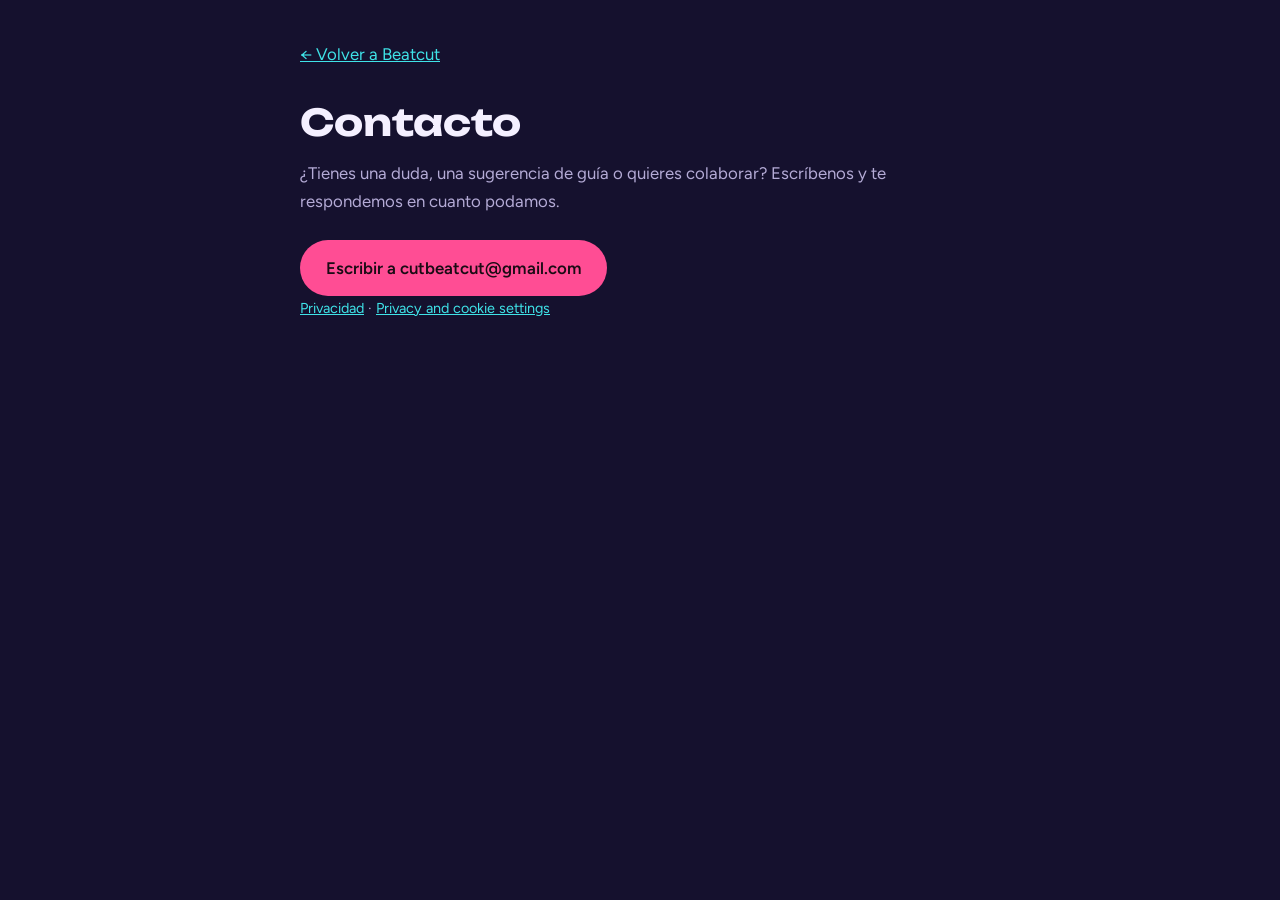
==== contacto.html @ b4e38842 "Add files via upload" ====
<!DOCTYPE html>
<html lang="es">
<head>
<meta charset="utf-8">
<meta name="viewport" content="width=device-width, initial-scale=1">
<title>Contacto · Beatcut</title>
<link rel="preconnect" href="https://fonts.googleapis.com">
<link rel="preconnect" href="https://fonts.gstatic.com" crossorigin>
<link href="https://fonts.googleapis.com/css2?family=Unbounded:wght@600&family=Figtree:wght@400;600&display=swap" rel="stylesheet">
<style>
:root{--bg:#15112e;--ink:#f4f0ff;--mute:#b4abd6;--pink:#ff4d94;--cyan:#3fe3e8;color-scheme:dark}
*{box-sizing:border-box;margin:0}
body{background:var(--bg);color:var(--ink);font:400 1.05rem/1.7 Figtree,system-ui,sans-serif}
a{color:var(--cyan)}
:focus-visible{outline:3px solid var(--cyan);outline-offset:3px}
.wrap{max-width:720px;margin:0 auto;padding:2.5rem 1.25rem 4rem}
nav{margin-bottom:2rem}
h1{font-family:Unbounded,Impact,sans-serif;font-size:clamp(1.6rem,6vw,2.3rem);line-height:1.15;margin-bottom:1rem}
p{color:var(--mute);margin-bottom:1rem}
.btn{display:inline-block;margin-top:.5rem;background:var(--pink);color:#1a0b14;font-weight:600;padding:.85rem 1.6rem;border-radius:999px;text-decoration:none}
.btn:hover{background:#ff6fa8}
</style>
<script async src="https://pagead2.googlesyndication.com/pagead/js/adsbygoogle.js?client=ca-pub-1052385977026732" crossorigin="anonymous"></script>
</head>
<body>
<div class="wrap">
<nav><a href="index.html">← Volver a Beatcut</a></nav>
<h1>Contacto</h1>
<p>¿Tienes una duda, una sugerencia de guía o quieres colaborar? Escríbenos y te respondemos en cuanto podamos.</p>
<a class="btn" href="mailto:cutbeatcut@gmail.com">Escribir a cutbeatcut@gmail.com</a>
<p style="font-size:.9rem"><a href="privacidad.html">Privacidad</a> · <a href="#" onclick="try{googlefc.callbackQueue.push(googlefc.showRevocationMessage)}catch(e){}return false">Privacy and cookie settings</a></p>
</div>
</body>
</html>
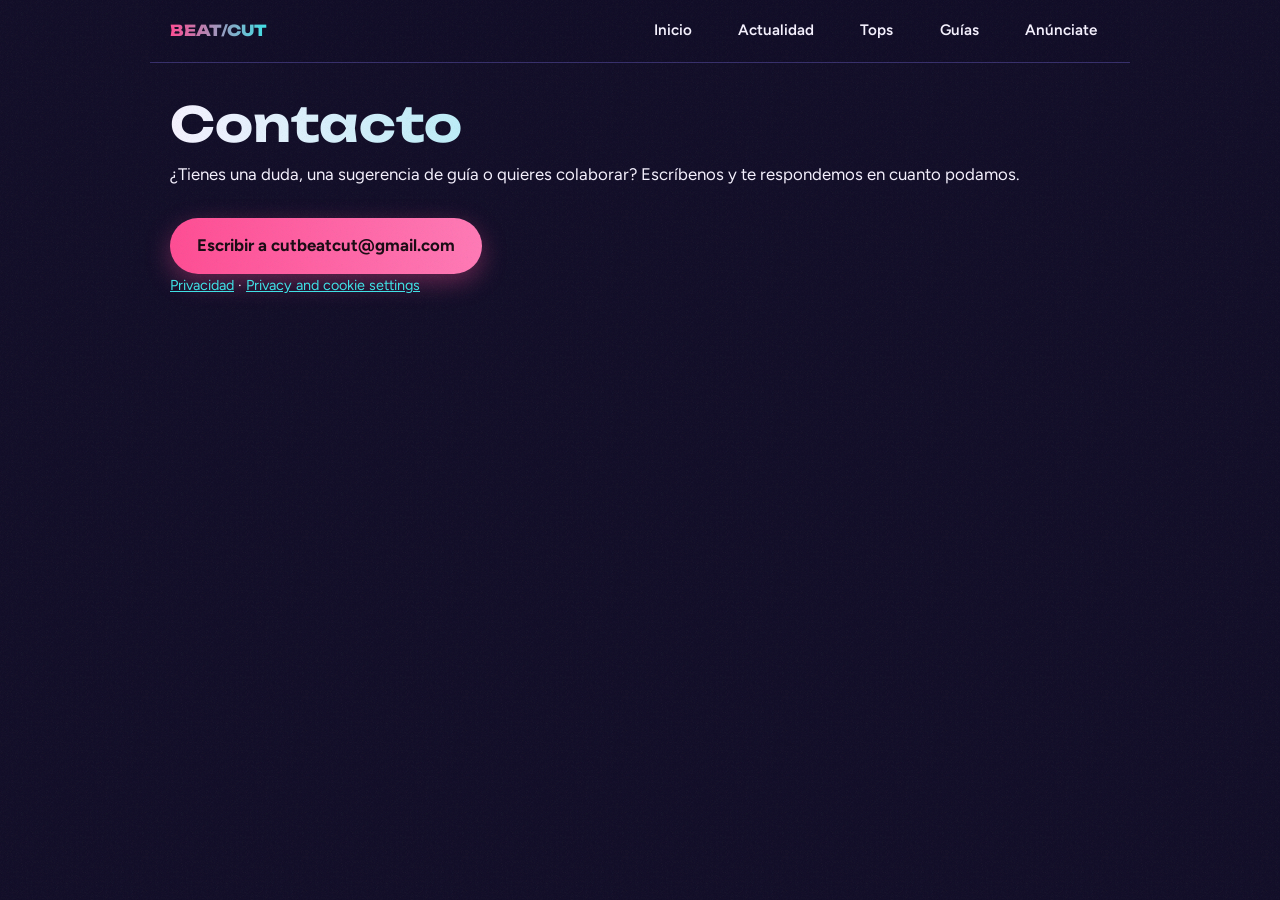
==== commit 3568d12b: "Add files via upload" ====
--- a/contacto.html
+++ b/contacto.html
@@ -7,24 +7,12 @@
 <link rel="preconnect" href="https://fonts.googleapis.com">
 <link rel="preconnect" href="https://fonts.gstatic.com" crossorigin>
 <link href="https://fonts.googleapis.com/css2?family=Unbounded:wght@600&family=Figtree:wght@400;600&display=swap" rel="stylesheet">
-<style>
-:root{--bg:#15112e;--ink:#f4f0ff;--mute:#b4abd6;--pink:#ff4d94;--cyan:#3fe3e8;color-scheme:dark}
-*{box-sizing:border-box;margin:0}
-body{background:var(--bg);color:var(--ink);font:400 1.05rem/1.7 Figtree,system-ui,sans-serif}
-a{color:var(--cyan)}
-:focus-visible{outline:3px solid var(--cyan);outline-offset:3px}
-.wrap{max-width:720px;margin:0 auto;padding:2.5rem 1.25rem 4rem}
-nav{margin-bottom:2rem}
-h1{font-family:Unbounded,Impact,sans-serif;font-size:clamp(1.6rem,6vw,2.3rem);line-height:1.15;margin-bottom:1rem}
-p{color:var(--mute);margin-bottom:1rem}
-.btn{display:inline-block;margin-top:.5rem;background:var(--pink);color:#1a0b14;font-weight:600;padding:.85rem 1.6rem;border-radius:999px;text-decoration:none}
-.btn:hover{background:#ff6fa8}
-</style>
+<link rel="stylesheet" href="style.css">
 <script async src="https://pagead2.googlesyndication.com/pagead/js/adsbygoogle.js?client=ca-pub-1052385977026732" crossorigin="anonymous"></script>
 </head>
 <body>
 <div class="wrap">
-<nav><a href="index.html">← Volver a Beatcut</a></nav>
+<nav class="top" aria-label="Principal"><a href="index.html">Inicio</a><a href="noticias.html">Actualidad</a><a href="tops.html">Tops</a><a href="guias.html">Guías</a><a href="publicidad.html">Anúnciate</a></nav>
 <h1>Contacto</h1>
 <p>¿Tienes una duda, una sugerencia de guía o quieres colaborar? Escríbenos y te respondemos en cuanto podamos.</p>
 <a class="btn" href="mailto:cutbeatcut@gmail.com">Escribir a cutbeatcut@gmail.com</a>
--- a/style.css
+++ b/style.css
@@ -0,0 +1,54 @@
+:root{--bg:#120e28;--bg2:#1c1640;--ink:#f6f2ff;--mute:#b9b0dc;--pink:#ff4d94;--cyan:#3fe3e8;--line:#372f6b;color-scheme:dark}
+*{box-sizing:border-box;margin:0}
+html{scroll-behavior:smooth}
+body{background:var(--bg);color:var(--ink);font:400 1.05rem/1.65 Figtree,system-ui,sans-serif;min-height:100vh}
+body::after{content:"";position:fixed;inset:0;pointer-events:none;opacity:.07;z-index:50;background:url("data:image/svg+xml,%3Csvg xmlns='http://www.w3.org/2000/svg' width='160' height='160'%3E%3Cfilter id='n'%3E%3CfeTurbulence baseFrequency='.8' numOctaves='2'/%3E%3C/filter%3E%3Crect width='160' height='160' filter='url(%23n)'/%3E%3C/svg%3E")}
+a{color:var(--cyan)}:focus-visible{outline:3px solid var(--cyan);outline-offset:3px}
+.wrap{max-width:980px;margin:0 auto;padding:0 1.25rem}
+h1,h2,h3{font-family:Unbounded,Impact,sans-serif;line-height:1.12}
+h1{font-size:clamp(1.9rem,6vw,3rem);margin:2.2rem 0 .6rem;background:linear-gradient(90deg,var(--ink),var(--cyan));-webkit-background-clip:text;background-clip:text;color:transparent}
+h2{font-size:clamp(1.3rem,3.6vw,1.8rem);margin:3rem 0 1.2rem;display:flex;align-items:center;gap:1rem}
+h2::after{content:"";flex:1;height:2px;background:linear-gradient(90deg,var(--pink),transparent)}
+h3{font-size:1.05rem;margin-bottom:.35rem}
+.lead,.date{color:var(--mute)}.date{font-size:.85rem;margin-bottom:1rem}
+/* Menú fijo */
+nav.top{position:sticky;top:0;z-index:20;display:flex;align-items:center;gap:.3rem 1.3rem;padding:.8rem max(1.25rem,calc((100% - 980px)/2));background:rgba(18,14,40,.82);backdrop-filter:blur(10px);border-bottom:1px solid var(--line);overflow-x:auto;white-space:nowrap}
+.wrap>nav.top{margin:0 -1.25rem;padding:.8rem 1.25rem}
+nav.top::before{content:"BEAT/CUT";font:800 .95rem Unbounded,sans-serif;margin-right:auto;background:linear-gradient(90deg,var(--pink),var(--cyan));-webkit-background-clip:text;background-clip:text;color:transparent}
+nav.top a{color:var(--ink);text-decoration:none;font-weight:600;font-size:.95rem;padding:.35rem .8rem;border-radius:999px}
+nav.top a:hover,nav.top a[aria-current]{background:var(--bg2);color:var(--cyan)}
+/* Portada */
+.hero{position:relative;overflow:hidden;padding:5rem 0 3.5rem;background:linear-gradient(180deg,rgba(18,14,40,.5),var(--bg)),url(img/hero.jpg) center/cover,radial-gradient(60% 90% at 85% 0%,rgba(255,77,148,.38),transparent),radial-gradient(55% 80% at 0% 100%,rgba(63,227,232,.28),transparent),var(--bg2)}
+.hero h1{font-size:clamp(2.3rem,8vw,4.8rem);font-weight:800;max-width:13ch;margin:0}
+.hero p{color:var(--mute);max-width:52ch;margin-top:1.1rem;font-size:1.15rem}
+.wave{display:flex;align-items:center;gap:4px;height:90px;margin-top:2.2rem}
+.wave i{flex:1;background:linear-gradient(var(--pink),var(--cyan));border-radius:3px;height:20%;animation:beat 1.1s ease-in-out infinite;animation-delay:calc(var(--i)*-.07s)}
+@keyframes beat{0%,100%{height:15%}30%{height:100%}60%{height:40%}}
+.cta,.btn{display:inline-block;margin-top:1.8rem;background:linear-gradient(90deg,var(--pink),#ff7ab6);color:#1a0b14;font-weight:700;padding:.9rem 1.7rem;border-radius:999px;text-decoration:none;box-shadow:0 8px 24px rgba(255,77,148,.35);transition:transform .2s}
+.cta:hover{transform:translateY(-2px)}
+section{padding:1rem 0}
+/* Selector de look */
+.chips{display:flex;flex-wrap:wrap;gap:.6rem;margin-bottom:1.3rem}
+.chips button{font:inherit;color:var(--ink);background:transparent;border:2px solid var(--line);padding:.5rem 1.2rem;border-radius:999px;cursor:pointer;transition:.2s}
+.chips button:hover{border-color:var(--cyan)}
+.chips button[aria-pressed="true"]{background:var(--cyan);border-color:var(--cyan);color:#07272a;font-weight:700}
+.look{background:var(--bg2);border:1px solid var(--line);border-left:6px solid var(--pink);padding:1.4rem 1.6rem;border-radius:0 16px 16px 0}
+.look ul{padding-left:1.1rem;color:var(--mute)}.look li{margin:.3rem 0}
+/* Guías y tarjetas */
+.guides{display:grid;gap:1.2rem}
+.guides article{background:var(--bg2);border:1px solid var(--line);border-radius:16px;padding:1.2rem 1.4rem}
+.guides p{color:var(--mute)}
+@media(min-width:720px){.guides{grid-template-columns:1.4fr 1fr}.guides article:first-child{grid-row:span 2}}
+.card{position:relative;background:var(--bg2);border:1px solid var(--line);border-radius:16px;overflow:hidden;margin:0 0 1rem;padding:1.1rem 1.4rem 1.1rem 190px;min-height:130px;transition:transform .2s,border-color .2s}
+.card:hover{transform:translateY(-3px);border-color:var(--pink)}
+.card::before{content:"";position:absolute;inset:0 auto 0 0;width:160px;background:var(--img,none) center/cover,linear-gradient(135deg,hsl(var(--h,320) 85% 52%),hsl(calc(var(--h,320) + 70) 85% 42%))}
+.card:nth-of-type(3n+2){--h:190}.card:nth-of-type(3n){--h:265}
+.card p{color:var(--mute)}.src{font-size:.85rem}
+@media(max-width:600px){.card{padding:0}.card::before{position:static;display:block;width:auto;height:110px}.card>*{margin:1rem 1.2rem}}
+table{width:100%;border-collapse:collapse;background:var(--bg2);border-radius:14px;overflow:hidden}
+th,td{text-align:left;padding:.7rem 1rem;border-bottom:1px solid var(--line)}th{color:var(--cyan);font-weight:600}
+.sponsor{display:block;border:1px dashed var(--pink);border-radius:14px;padding:1rem;text-align:center;color:var(--mute);text-decoration:none;margin:2rem 0}
+.sponsor:hover{background:var(--bg2)}
+.ad{display:none!important}/* ANUNCIOS OCULTOS: borra esta línea tras la aprobación de AdSense */
+footer{border-top:1px solid var(--line);margin-top:4rem;padding:2rem 0;color:var(--mute);font-size:.9rem}
+@media(prefers-reduced-motion:reduce){*{animation:none!important;transition:none!important}.wave i{height:calc(20% + var(--i)*2%)}}
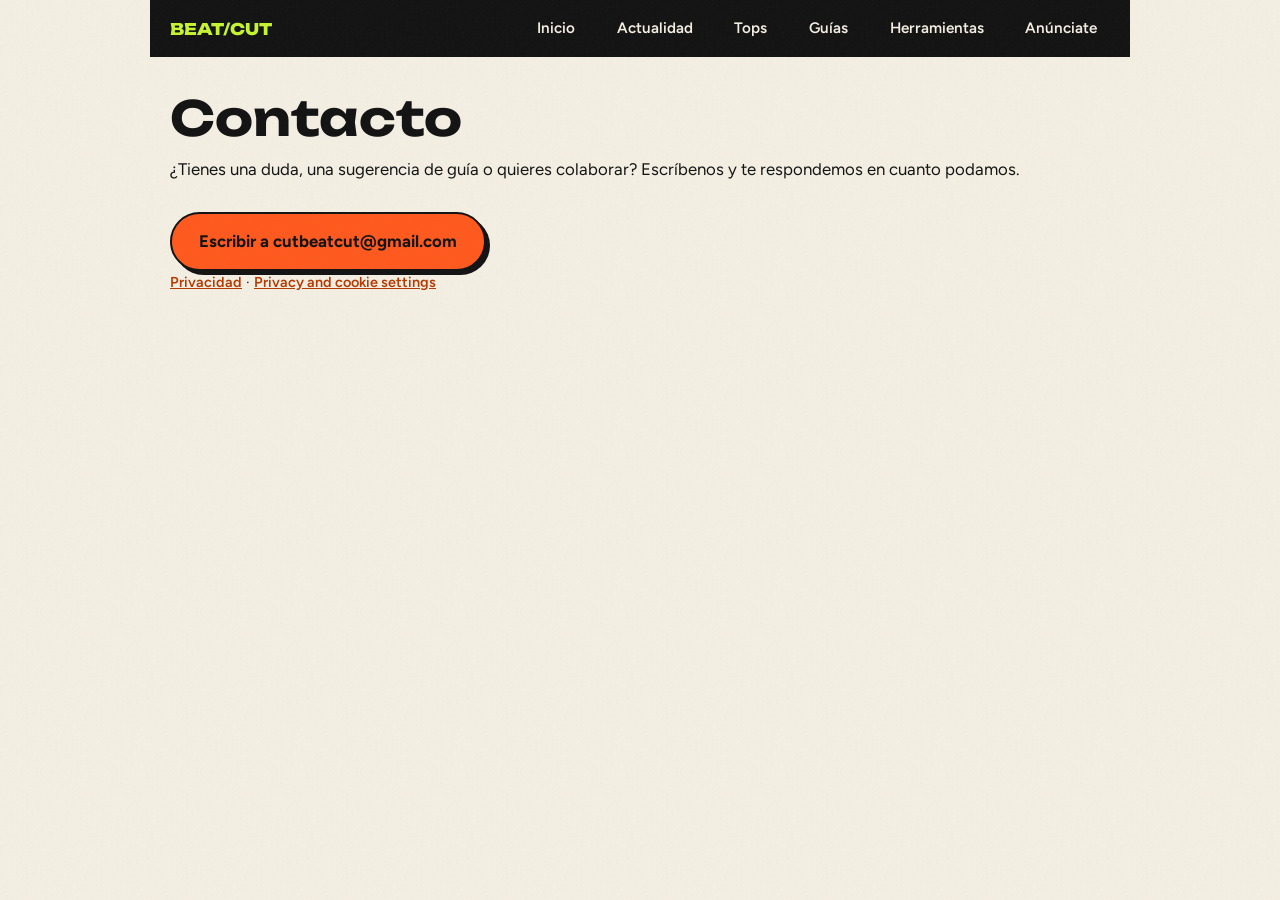
==== commit 073ce173: "Add files via upload" ====
--- a/contacto.html
+++ b/contacto.html
@@ -12,7 +12,7 @@
 </head>
 <body>
 <div class="wrap">
-<nav class="top" aria-label="Principal"><a href="index.html">Inicio</a><a href="noticias.html">Actualidad</a><a href="tops.html">Tops</a><a href="guias.html">Guías</a><a href="publicidad.html">Anúnciate</a></nav>
+<nav class="top" aria-label="Principal"><a href="index.html">Inicio</a><a href="noticias.html">Actualidad</a><a href="tops.html">Tops</a><a href="guias.html">Guías</a><a href="herramientas.html">Herramientas</a><a href="publicidad.html">Anúnciate</a></nav>
 <h1>Contacto</h1>
 <p>¿Tienes una duda, una sugerencia de guía o quieres colaborar? Escríbenos y te respondemos en cuanto podamos.</p>
 <a class="btn" href="mailto:cutbeatcut@gmail.com">Escribir a cutbeatcut@gmail.com</a>
--- a/style.css
+++ b/style.css
@@ -1,54 +1,51 @@
-:root{--bg:#120e28;--bg2:#1c1640;--ink:#f6f2ff;--mute:#b9b0dc;--pink:#ff4d94;--cyan:#3fe3e8;--line:#372f6b;color-scheme:dark}
+:root{--bg:#f4efe3;--card:#fffdf6;--ink:#141414;--mute:#4f4a3f;--lime:#c6f432;--org:#ff5a1f;--sky:#8fd3ff;color-scheme:light}
 *{box-sizing:border-box;margin:0}
 html{scroll-behavior:smooth}
 body{background:var(--bg);color:var(--ink);font:400 1.05rem/1.65 Figtree,system-ui,sans-serif;min-height:100vh}
-body::after{content:"";position:fixed;inset:0;pointer-events:none;opacity:.07;z-index:50;background:url("data:image/svg+xml,%3Csvg xmlns='http://www.w3.org/2000/svg' width='160' height='160'%3E%3Cfilter id='n'%3E%3CfeTurbulence baseFrequency='.8' numOctaves='2'/%3E%3C/filter%3E%3Crect width='160' height='160' filter='url(%23n)'/%3E%3C/svg%3E")}
-a{color:var(--cyan)}:focus-visible{outline:3px solid var(--cyan);outline-offset:3px}
+body::after{content:"";position:fixed;inset:0;pointer-events:none;opacity:.05;z-index:50;background:url("data:image/svg+xml,%3Csvg xmlns='http://www.w3.org/2000/svg' width='160' height='160'%3E%3Cfilter id='n'%3E%3CfeTurbulence baseFrequency='.8' numOctaves='2'/%3E%3C/filter%3E%3Crect width='160' height='160' filter='url(%23n)'/%3E%3C/svg%3E")}
+a{color:#b53a00;font-weight:600}:focus-visible{outline:3px solid var(--org);outline-offset:3px}
 .wrap{max-width:980px;margin:0 auto;padding:0 1.25rem}
 h1,h2,h3{font-family:Unbounded,Impact,sans-serif;line-height:1.12}
-h1{font-size:clamp(1.9rem,6vw,3rem);margin:2.2rem 0 .6rem;background:linear-gradient(90deg,var(--ink),var(--cyan));-webkit-background-clip:text;background-clip:text;color:transparent}
-h2{font-size:clamp(1.3rem,3.6vw,1.8rem);margin:3rem 0 1.2rem;display:flex;align-items:center;gap:1rem}
-h2::after{content:"";flex:1;height:2px;background:linear-gradient(90deg,var(--pink),transparent)}
+h1{font-size:clamp(1.9rem,6vw,3rem);margin:2.2rem 0 .6rem}
+h2{display:inline-block;font-size:clamp(1.1rem,3.2vw,1.5rem);margin:3rem 0 1.3rem;background:var(--lime);padding:.25em .65em;border:2px solid var(--ink);box-shadow:5px 5px 0 var(--ink)}
 h3{font-size:1.05rem;margin-bottom:.35rem}
-.lead,.date{color:var(--mute)}.date{font-size:.85rem;margin-bottom:1rem}
-/* Menú fijo */
-nav.top{position:sticky;top:0;z-index:20;display:flex;align-items:center;gap:.3rem 1.3rem;padding:.8rem max(1.25rem,calc((100% - 980px)/2));background:rgba(18,14,40,.82);backdrop-filter:blur(10px);border-bottom:1px solid var(--line);overflow-x:auto;white-space:nowrap}
-.wrap>nav.top{margin:0 -1.25rem;padding:.8rem 1.25rem}
-nav.top::before{content:"BEAT/CUT";font:800 .95rem Unbounded,sans-serif;margin-right:auto;background:linear-gradient(90deg,var(--pink),var(--cyan));-webkit-background-clip:text;background-clip:text;color:transparent}
-nav.top a{color:var(--ink);text-decoration:none;font-weight:600;font-size:.95rem;padding:.35rem .8rem;border-radius:999px}
-nav.top a:hover,nav.top a[aria-current]{background:var(--bg2);color:var(--cyan)}
-/* Portada */
-.hero{position:relative;overflow:hidden;padding:5rem 0 3.5rem;background:linear-gradient(180deg,rgba(18,14,40,.5),var(--bg)),url(img/hero.jpg) center/cover,radial-gradient(60% 90% at 85% 0%,rgba(255,77,148,.38),transparent),radial-gradient(55% 80% at 0% 100%,rgba(63,227,232,.28),transparent),var(--bg2)}
-.hero h1{font-size:clamp(2.3rem,8vw,4.8rem);font-weight:800;max-width:13ch;margin:0}
-.hero p{color:var(--mute);max-width:52ch;margin-top:1.1rem;font-size:1.15rem}
-.wave{display:flex;align-items:center;gap:4px;height:90px;margin-top:2.2rem}
-.wave i{flex:1;background:linear-gradient(var(--pink),var(--cyan));border-radius:3px;height:20%;animation:beat 1.1s ease-in-out infinite;animation-delay:calc(var(--i)*-.07s)}
+.lead,.date,.card p,.look ul,.guides p{color:var(--mute)}.date{font-size:.85rem;margin-bottom:1rem}
+nav.top{position:sticky;top:0;z-index:20;display:flex;align-items:center;gap:.3rem 1rem;padding:.7rem max(1.25rem,calc((100% - 980px)/2));background:var(--ink);overflow-x:auto;white-space:nowrap}
+.wrap>nav.top{margin:0 -1.25rem;padding:.7rem 1.25rem}
+nav.top::before{content:"BEAT/CUT";font:800 1rem Unbounded,sans-serif;margin-right:auto;color:var(--lime)}
+nav.top a{color:var(--bg);text-decoration:none;font-weight:600;font-size:.95rem;padding:.3rem .8rem;border-radius:999px}
+nav.top a:hover,nav.top a[aria-current]{background:var(--lime);color:var(--ink)}
+.hero{overflow:hidden;padding:5rem 0 3.5rem;border-bottom:3px solid var(--ink);background:linear-gradient(rgba(198,244,50,.82),rgba(198,244,50,.82)),url(img/hero.jpg) center/cover,var(--lime)}
+.hero h1{font-size:clamp(2.4rem,8.5vw,5rem);font-weight:800;max-width:12ch;margin:0}
+.hero p{max-width:52ch;margin-top:1.1rem;font-size:1.15rem;color:var(--ink)}
+.wave{display:flex;align-items:flex-end;gap:4px;height:90px;margin-top:2.2rem}
+.wave i{flex:1;background:var(--ink);border-radius:2px;height:20%;animation:beat 1.1s ease-in-out infinite;animation-delay:calc(var(--i)*-.07s)}
+.wave i:nth-child(5n){background:var(--org)}
 @keyframes beat{0%,100%{height:15%}30%{height:100%}60%{height:40%}}
-.cta,.btn{display:inline-block;margin-top:1.8rem;background:linear-gradient(90deg,var(--pink),#ff7ab6);color:#1a0b14;font-weight:700;padding:.9rem 1.7rem;border-radius:999px;text-decoration:none;box-shadow:0 8px 24px rgba(255,77,148,.35);transition:transform .2s}
-.cta:hover{transform:translateY(-2px)}
-section{padding:1rem 0}
-/* Selector de look */
+.cta,.btn{display:inline-block;margin-top:1.8rem;background:var(--org);color:var(--ink);font-weight:700;padding:.85rem 1.7rem;border:2px solid var(--ink);border-radius:999px;text-decoration:none;box-shadow:4px 4px 0 var(--ink);transition:transform .15s,box-shadow .15s}
+.cta:hover,.btn:hover{transform:translate(-2px,-2px);box-shadow:6px 6px 0 var(--ink)}
+section{padding:.5rem 0}
 .chips{display:flex;flex-wrap:wrap;gap:.6rem;margin-bottom:1.3rem}
-.chips button{font:inherit;color:var(--ink);background:transparent;border:2px solid var(--line);padding:.5rem 1.2rem;border-radius:999px;cursor:pointer;transition:.2s}
-.chips button:hover{border-color:var(--cyan)}
-.chips button[aria-pressed="true"]{background:var(--cyan);border-color:var(--cyan);color:#07272a;font-weight:700}
-.look{background:var(--bg2);border:1px solid var(--line);border-left:6px solid var(--pink);padding:1.4rem 1.6rem;border-radius:0 16px 16px 0}
-.look ul{padding-left:1.1rem;color:var(--mute)}.look li{margin:.3rem 0}
-/* Guías y tarjetas */
-.guides{display:grid;gap:1.2rem}
-.guides article{background:var(--bg2);border:1px solid var(--line);border-radius:16px;padding:1.2rem 1.4rem}
-.guides p{color:var(--mute)}
+.chips button,.tool button{font:inherit;font-weight:600;color:var(--ink);background:var(--card);border:2px solid var(--ink);padding:.5rem 1.2rem;border-radius:999px;cursor:pointer;box-shadow:3px 3px 0 var(--ink)}
+.chips button[aria-pressed="true"]{background:var(--ink);color:var(--lime)}
+.look,.guides article,.card,.tool{background:var(--card);border:2px solid var(--ink);border-radius:14px;box-shadow:6px 6px 0 var(--ink)}
+.look{padding:1.4rem 1.6rem}.look ul{padding-left:1.1rem}.look li{margin:.3rem 0}
+.guides{display:grid;gap:1.4rem}.guides article{padding:1.2rem 1.4rem}
 @media(min-width:720px){.guides{grid-template-columns:1.4fr 1fr}.guides article:first-child{grid-row:span 2}}
-.card{position:relative;background:var(--bg2);border:1px solid var(--line);border-radius:16px;overflow:hidden;margin:0 0 1rem;padding:1.1rem 1.4rem 1.1rem 190px;min-height:130px;transition:transform .2s,border-color .2s}
-.card:hover{transform:translateY(-3px);border-color:var(--pink)}
-.card::before{content:"";position:absolute;inset:0 auto 0 0;width:160px;background:var(--img,none) center/cover,linear-gradient(135deg,hsl(var(--h,320) 85% 52%),hsl(calc(var(--h,320) + 70) 85% 42%))}
-.card:nth-of-type(3n+2){--h:190}.card:nth-of-type(3n){--h:265}
-.card p{color:var(--mute)}.src{font-size:.85rem}
-@media(max-width:600px){.card{padding:0}.card::before{position:static;display:block;width:auto;height:110px}.card>*{margin:1rem 1.2rem}}
-table{width:100%;border-collapse:collapse;background:var(--bg2);border-radius:14px;overflow:hidden}
-th,td{text-align:left;padding:.7rem 1rem;border-bottom:1px solid var(--line)}th{color:var(--cyan);font-weight:600}
-.sponsor{display:block;border:1px dashed var(--pink);border-radius:14px;padding:1rem;text-align:center;color:var(--mute);text-decoration:none;margin:2rem 0}
-.sponsor:hover{background:var(--bg2)}
+.card{position:relative;overflow:hidden;margin:0 6px 1.4rem 0;padding:1.1rem 1.4rem 1.1rem 190px;min-height:130px;transition:transform .15s,box-shadow .15s}
+.card:hover{transform:translate(-2px,-2px);box-shadow:8px 8px 0 var(--ink)}
+.card::before{content:"";position:absolute;inset:0 auto 0 0;width:160px;border-right:2px solid var(--ink);background:var(--img,none) center/cover,radial-gradient(circle at 30% 30%,rgba(255,255,255,.55) 0 18%,transparent 19%),var(--c,var(--lime))}
+.card:nth-of-type(3n+2){--c:var(--org)}.card:nth-of-type(3n){--c:var(--sky)}
+.src{font-size:.85rem}
+@media(max-width:600px){.card{padding:0}.card::before{position:static;display:block;width:auto;height:110px;border:0;border-bottom:2px solid var(--ink)}.card>*{margin:1rem 1.2rem}}
+table{width:100%;border-collapse:collapse;background:var(--card);border:2px solid var(--ink)}
+th,td{text-align:left;padding:.65rem 1rem;border-bottom:2px solid var(--ink)}th{background:var(--lime)}
+.tool{padding:1.4rem 1.6rem;margin-bottom:1.4rem}
+.tool label{display:inline-block;margin:0 1rem .8rem 0;font-weight:600}
+.tool input,.tool select{font:inherit;padding:.4rem .6rem;border:2px solid var(--ink);border-radius:8px;background:#fff;width:6.5rem}
+.tool .out{margin-top:.8rem;font-weight:600}
+.sponsor{display:block;border:2px dashed var(--ink);border-radius:14px;padding:1rem;text-align:center;color:var(--mute);text-decoration:none;margin:2rem 0}
+.sponsor:hover{background:var(--lime)}
 .ad{display:none!important}/* ANUNCIOS OCULTOS: borra esta línea tras la aprobación de AdSense */
-footer{border-top:1px solid var(--line);margin-top:4rem;padding:2rem 0;color:var(--mute);font-size:.9rem}
+footer{border-top:3px solid var(--ink);margin-top:4rem;padding:2rem 0;color:var(--mute);font-size:.9rem}
 @media(prefers-reduced-motion:reduce){*{animation:none!important;transition:none!important}.wave i{height:calc(20% + var(--i)*2%)}}
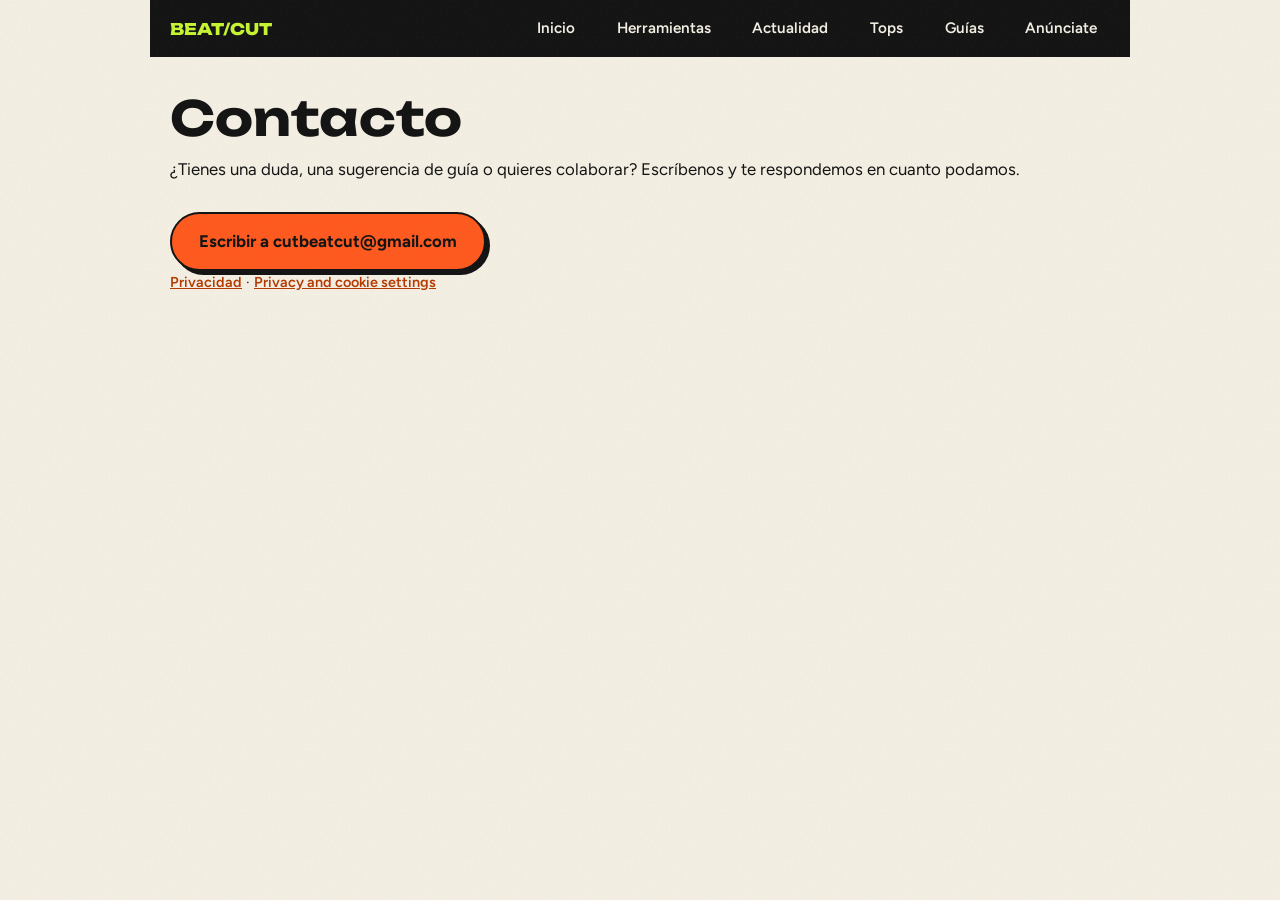
==== commit 5ff0416b: "Add files via upload" ====
--- a/contacto.html
+++ b/contacto.html
@@ -12,7 +12,7 @@
 </head>
 <body>
 <div class="wrap">
-<nav class="top" aria-label="Principal"><a href="index.html">Inicio</a><a href="noticias.html">Actualidad</a><a href="tops.html">Tops</a><a href="guias.html">Guías</a><a href="herramientas.html">Herramientas</a><a href="publicidad.html">Anúnciate</a></nav>
+<nav class="top" aria-label="Principal"><a href="index.html">Inicio</a><a href="herramientas.html">Herramientas</a><a href="noticias.html">Actualidad</a><a href="tops.html">Tops</a><a href="guias.html">Guías</a><a href="publicidad.html">Anúnciate</a></nav>
 <h1>Contacto</h1>
 <p>¿Tienes una duda, una sugerencia de guía o quieres colaborar? Escríbenos y te respondemos en cuanto podamos.</p>
 <a class="btn" href="mailto:cutbeatcut@gmail.com">Escribir a cutbeatcut@gmail.com</a>
--- a/style.css
+++ b/style.css
@@ -49,3 +49,14 @@
 .ad{display:none!important}/* ANUNCIOS OCULTOS: borra esta línea tras la aprobación de AdSense */
 footer{border-top:3px solid var(--ink);margin-top:4rem;padding:2rem 0;color:var(--mute);font-size:.9rem}
 @media(prefers-reduced-motion:reduce){*{animation:none!important;transition:none!important}.wave i{height:calc(20% + var(--i)*2%)}}
+.tool{overflow-x:auto}.tool table{min-width:520px;margin-top:.8rem}
+.c-ok,.c-mid,.c-no{display:inline-block;padding:.1rem .7rem;border:2px solid var(--ink);border-radius:999px;font-size:.85rem;font-weight:600}.c-ok{background:var(--lime)}.c-mid{background:var(--sky)}.c-no{background:#ffb4a0}
+
+/* Portal: tarjetas de sección */
+.tiles{display:grid;gap:1.4rem;grid-template-columns:repeat(auto-fit,minmax(240px,1fr));margin:0 6px 1rem 0}
+.tile{display:block;background:var(--card);border:2px solid var(--ink);border-top:10px solid var(--lime);border-radius:14px;box-shadow:6px 6px 0 var(--ink);padding:1.1rem 1.3rem;color:var(--ink);text-decoration:none;font-weight:400;transition:transform .15s,box-shadow .15s}
+.tile:hover{transform:translate(-2px,-2px);box-shadow:8px 8px 0 var(--ink)}
+.tile:nth-child(3n+2){border-top-color:var(--org)}.tile:nth-child(3n){border-top-color:var(--sky)}
+.tile h3{margin-bottom:.4rem}.tile p{color:var(--mute)}.tile b{display:inline-block;margin-top:.6rem;color:#b53a00}
+.cta.alt{background:var(--card);margin-left:.6rem}
+.kicker{font:600 .8rem Figtree,sans-serif;letter-spacing:.12em;text-transform:uppercase;margin-bottom:.8rem}
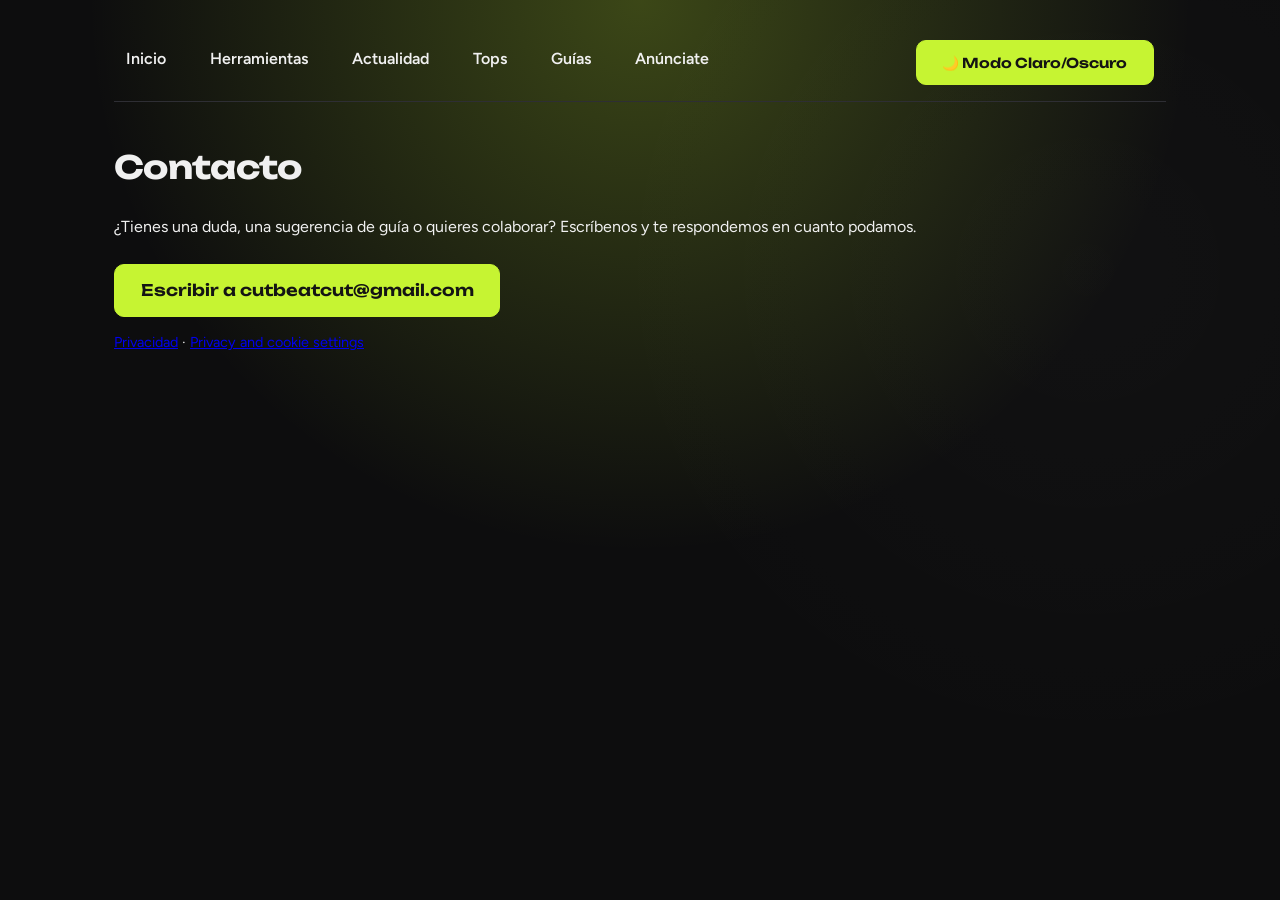
==== commit 7568ba53: "Implement theme toggle feature in contacto.html Added a theme toggle button and functionality to swi" ====
--- a/contacto.html
+++ b/contacto.html
@@ -12,11 +12,24 @@
 </head>
 <body>
 <div class="wrap">
-<nav class="top" aria-label="Principal"><a href="index.html">Inicio</a><a href="herramientas.html">Herramientas</a><a href="noticias.html">Actualidad</a><a href="tops.html">Tops</a><a href="guias.html">Guías</a><a href="publicidad.html">Anúnciate</a></nav>
+<nav class="top" aria-label="Principal"><a href="index.html">Inicio</a><a href="herramientas.html">Herramientas</a><a href="noticias.html">Actualidad</a><a href="tops.html">Tops</a><a href="guias.html">Guías</a><a href="publicidad.html">Anúnciate</a><button class="theme-toggle" onclick="toggleTheme()" type="button">🌙 Modo Claro/Oscuro</button></nav>
 <h1>Contacto</h1>
 <p>¿Tienes una duda, una sugerencia de guía o quieres colaborar? Escríbenos y te respondemos en cuanto podamos.</p>
 <a class="btn" href="mailto:cutbeatcut@gmail.com">Escribir a cutbeatcut@gmail.com</a>
 <p style="font-size:.9rem"><a href="privacidad.html">Privacidad</a> · <a href="#" onclick="try{googlefc.callbackQueue.push(googlefc.showRevocationMessage)}catch(e){}return false">Privacy and cookie settings</a></p>
 </div>
+<script>
+function toggleTheme() {
+  let theme = document.documentElement.getAttribute('data-theme');
+  if(theme === 'light') {
+    document.documentElement.removeAttribute('data-theme');
+    localStorage.setItem('theme', 'dark');
+  } else {
+    document.documentElement.setAttribute('data-theme', 'light');
+    localStorage.setItem('theme', 'light');
+  }
+}
+if(localStorage.getItem('theme') === 'light') document.documentElement.setAttribute('data-theme', 'light');
+</script>
 </body>
 </html>
--- a/style.css
+++ b/style.css
@@ -1,62 +1,386 @@
-:root{--bg:#f4efe3;--card:#fffdf6;--ink:#141414;--mute:#4f4a3f;--lime:#c6f432;--org:#ff5a1f;--sky:#8fd3ff;color-scheme:light}
-*{box-sizing:border-box;margin:0}
-html{scroll-behavior:smooth}
-body{background:var(--bg);color:var(--ink);font:400 1.05rem/1.65 Figtree,system-ui,sans-serif;min-height:100vh}
-body::after{content:"";position:fixed;inset:0;pointer-events:none;opacity:.05;z-index:50;background:url("data:image/svg+xml,%3Csvg xmlns='http://www.w3.org/2000/svg' width='160' height='160'%3E%3Cfilter id='n'%3E%3CfeTurbulence baseFrequency='.8' numOctaves='2'/%3E%3C/filter%3E%3Crect width='160' height='160' filter='url(%23n)'/%3E%3C/svg%3E")}
-a{color:#b53a00;font-weight:600}:focus-visible{outline:3px solid var(--org);outline-offset:3px}
-.wrap{max-width:980px;margin:0 auto;padding:0 1.25rem}
-h1,h2,h3{font-family:Unbounded,Impact,sans-serif;line-height:1.12}
-h1{font-size:clamp(1.9rem,6vw,3rem);margin:2.2rem 0 .6rem}
-h2{display:inline-block;font-size:clamp(1.1rem,3.2vw,1.5rem);margin:3rem 0 1.3rem;background:var(--lime);padding:.25em .65em;border:2px solid var(--ink);box-shadow:5px 5px 0 var(--ink)}
-h3{font-size:1.05rem;margin-bottom:.35rem}
-.lead,.date,.card p,.look ul,.guides p{color:var(--mute)}.date{font-size:.85rem;margin-bottom:1rem}
-nav.top{position:sticky;top:0;z-index:20;display:flex;align-items:center;gap:.3rem 1rem;padding:.7rem max(1.25rem,calc((100% - 980px)/2));background:var(--ink);overflow-x:auto;white-space:nowrap}
-.wrap>nav.top{margin:0 -1.25rem;padding:.7rem 1.25rem}
-nav.top::before{content:"BEAT/CUT";font:800 1rem Unbounded,sans-serif;margin-right:auto;color:var(--lime)}
-nav.top a{color:var(--bg);text-decoration:none;font-weight:600;font-size:.95rem;padding:.3rem .8rem;border-radius:999px}
-nav.top a:hover,nav.top a[aria-current]{background:var(--lime);color:var(--ink)}
-.hero{overflow:hidden;padding:5rem 0 3.5rem;border-bottom:3px solid var(--ink);background:linear-gradient(rgba(198,244,50,.82),rgba(198,244,50,.82)),url(img/hero.jpg) center/cover,var(--lime)}
-.hero h1{font-size:clamp(2.4rem,8.5vw,5rem);font-weight:800;max-width:12ch;margin:0}
-.hero p{max-width:52ch;margin-top:1.1rem;font-size:1.15rem;color:var(--ink)}
-.wave{display:flex;align-items:flex-end;gap:4px;height:90px;margin-top:2.2rem}
-.wave i{flex:1;background:var(--ink);border-radius:2px;height:20%;animation:beat 1.1s ease-in-out infinite;animation-delay:calc(var(--i)*-.07s)}
-.wave i:nth-child(5n){background:var(--org)}
-@keyframes beat{0%,100%{height:15%}30%{height:100%}60%{height:40%}}
-.cta,.btn{display:inline-block;margin-top:1.8rem;background:var(--org);color:var(--ink);font-weight:700;padding:.85rem 1.7rem;border:2px solid var(--ink);border-radius:999px;text-decoration:none;box-shadow:4px 4px 0 var(--ink);transition:transform .15s,box-shadow .15s}
-.cta:hover,.btn:hover{transform:translate(-2px,-2px);box-shadow:6px 6px 0 var(--ink)}
-section{padding:.5rem 0}
-.chips{display:flex;flex-wrap:wrap;gap:.6rem;margin-bottom:1.3rem}
-.chips button,.tool button{font:inherit;font-weight:600;color:var(--ink);background:var(--card);border:2px solid var(--ink);padding:.5rem 1.2rem;border-radius:999px;cursor:pointer;box-shadow:3px 3px 0 var(--ink)}
-.chips button[aria-pressed="true"]{background:var(--ink);color:var(--lime)}
-.look,.guides article,.card,.tool{background:var(--card);border:2px solid var(--ink);border-radius:14px;box-shadow:6px 6px 0 var(--ink)}
-.look{padding:1.4rem 1.6rem}.look ul{padding-left:1.1rem}.look li{margin:.3rem 0}
-.guides{display:grid;gap:1.4rem}.guides article{padding:1.2rem 1.4rem}
-@media(min-width:720px){.guides{grid-template-columns:1.4fr 1fr}.guides article:first-child{grid-row:span 2}}
-.card{position:relative;overflow:hidden;margin:0 6px 1.4rem 0;padding:1.1rem 1.4rem 1.1rem 190px;min-height:130px;transition:transform .15s,box-shadow .15s}
-.card:hover{transform:translate(-2px,-2px);box-shadow:8px 8px 0 var(--ink)}
-.card::before{content:"";position:absolute;inset:0 auto 0 0;width:160px;border-right:2px solid var(--ink);background:var(--img,none) center/cover,radial-gradient(circle at 30% 30%,rgba(255,255,255,.55) 0 18%,transparent 19%),var(--c,var(--lime))}
-.card:nth-of-type(3n+2){--c:var(--org)}.card:nth-of-type(3n){--c:var(--sky)}
-.src{font-size:.85rem}
-@media(max-width:600px){.card{padding:0}.card::before{position:static;display:block;width:auto;height:110px;border:0;border-bottom:2px solid var(--ink)}.card>*{margin:1rem 1.2rem}}
-table{width:100%;border-collapse:collapse;background:var(--card);border:2px solid var(--ink)}
-th,td{text-align:left;padding:.65rem 1rem;border-bottom:2px solid var(--ink)}th{background:var(--lime)}
-.tool{padding:1.4rem 1.6rem;margin-bottom:1.4rem}
-.tool label{display:inline-block;margin:0 1rem .8rem 0;font-weight:600}
-.tool input,.tool select{font:inherit;padding:.4rem .6rem;border:2px solid var(--ink);border-radius:8px;background:#fff;width:6.5rem}
-.tool .out{margin-top:.8rem;font-weight:600}
-.sponsor{display:block;border:2px dashed var(--ink);border-radius:14px;padding:1rem;text-align:center;color:var(--mute);text-decoration:none;margin:2rem 0}
-.sponsor:hover{background:var(--lime)}
-.ad{display:none!important}/* ANUNCIOS OCULTOS: borra esta línea tras la aprobación de AdSense */
-footer{border-top:3px solid var(--ink);margin-top:4rem;padding:2rem 0;color:var(--mute);font-size:.9rem}
-@media(prefers-reduced-motion:reduce){*{animation:none!important;transition:none!important}.wave i{height:calc(20% + var(--i)*2%)}}
-.tool{overflow-x:auto}.tool table{min-width:520px;margin-top:.8rem}
-.c-ok,.c-mid,.c-no{display:inline-block;padding:.1rem .7rem;border:2px solid var(--ink);border-radius:999px;font-size:.85rem;font-weight:600}.c-ok{background:var(--lime)}.c-mid{background:var(--sky)}.c-no{background:#ffb4a0}
-
-/* Portal: tarjetas de sección */
-.tiles{display:grid;gap:1.4rem;grid-template-columns:repeat(auto-fit,minmax(240px,1fr));margin:0 6px 1rem 0}
-.tile{display:block;background:var(--card);border:2px solid var(--ink);border-top:10px solid var(--lime);border-radius:14px;box-shadow:6px 6px 0 var(--ink);padding:1.1rem 1.3rem;color:var(--ink);text-decoration:none;font-weight:400;transition:transform .15s,box-shadow .15s}
-.tile:hover{transform:translate(-2px,-2px);box-shadow:8px 8px 0 var(--ink)}
-.tile:nth-child(3n+2){border-top-color:var(--org)}.tile:nth-child(3n){border-top-color:var(--sky)}
-.tile h3{margin-bottom:.4rem}.tile p{color:var(--mute)}.tile b{display:inline-block;margin-top:.6rem;color:#b53a00}
-.cta.alt{background:var(--card);margin-left:.6rem}
-.kicker{font:600 .8rem Figtree,sans-serif;letter-spacing:.12em;text-transform:uppercase;margin-bottom:.8rem}
+/* =================================================================
+   BEATCUT - Modo Oscuro / Claro & Estilo Artístico
+   ================================================================= */
+
+:root {
+  /* Modo Oscuro por defecto */
+  --bg-color: #0d0d0e;
+  --bg-secondary: #161618;
+  --text-main: #f0f0f0;
+  --text-muted: #a0a0a5;
+  --accent-neon: #c6f432;
+  --accent-glow: rgba(198, 244, 50, 0.25);
+  --card-bg: #1a1a1e;
+  --border-color: #2e2e34;
+  --input-bg: #121214;
+  --shadow-elevation: 0 4px 20px rgba(0, 0, 0, 0.5);
+  --shadow-hover: 0 6px 25px rgba(198, 244, 50, 0.15);
+  --transition: all 0.25s cubic-bezier(0.16, 1, 0.3, 1);
+}
+
+/* Variables para el Modo Claro */
+[data-theme="light"] {
+  --bg-color: #faf8f5;
+  --bg-secondary: #f4efe3;
+  --text-main: #141414;
+  --text-muted: #555555;
+  --accent-neon: #c6f432;
+  --accent-glow: rgba(198, 244, 50, 0.4);
+  --card-bg: #fffdf6;
+  --border-color: #141414;
+  --input-bg: #ffffff;
+  --shadow-elevation: 4px 4px 0px #141414;
+  --shadow-hover: 6px 6px 0px #141414;
+}
+
+*, *::before, *::after {
+  box-sizing: border-box;
+}
+
+body {
+  margin: 0;
+  padding: 0;
+  font-family: 'Figtree', sans-serif, system-ui;
+  background-color: var(--bg-color);
+  color: var(--text-main);
+  line-height: 1.6;
+  transition: background-color 0.3s ease, color 0.3s ease;
+  background-image: 
+    radial-gradient(circle at 50% 0%, var(--accent-glow) 0%, transparent 50%),
+    radial-gradient(circle at 85% 30%, rgba(255, 255, 255, 0.02) 0%, transparent 40%);
+  background-attachment: fixed;
+}
+
+.wrap {
+  max-width: 1100px;
+  margin: 0 auto;
+  padding: 2rem 1.5rem;
+}
+
+/* --- Navegación Principal & Toggle --- */
+nav.top {
+  display: flex;
+  flex-wrap: wrap;
+  gap: 0.75rem 1.25rem;
+  margin-bottom: 2.5rem;
+  padding-bottom: 1rem;
+  border-bottom: 1px solid var(--border-color);
+  align-items: center;
+}
+
+nav.top a {
+  text-decoration: none;
+  font-weight: 600;
+  color: var(--text-main);
+  padding: 0.35rem 0.75rem;
+  border-radius: 6px;
+  transition: var(--transition);
+}
+
+nav.top a:hover, nav.top a[aria-current="page"] {
+  background-color: var(--accent-neon);
+  color: #141414;
+  transform: translateY(-1px);
+}
+
+/* Botón Modo Oscuro / Claro */
+.theme-toggle {
+  margin-left: auto;
+  background: var(--card-bg);
+  color: var(--text-main);
+  border: 1px solid var(--border-color);
+  padding: 0.4rem 0.8rem;
+  border-radius: 20px;
+  cursor: pointer;
+  font-size: 0.85rem;
+  font-family: 'Figtree', sans-serif;
+  font-weight: 600;
+  display: flex;
+  align-items: center;
+  gap: 0.4rem;
+  transition: var(--transition);
+}
+
+.theme-toggle:hover {
+  border-color: var(--accent-neon);
+  color: var(--accent-neon);
+}
+
+/* --- Título Especial BEATCUT --- */
+.hero-brand {
+  font-family: 'Unbounded', sans-serif;
+  font-size: clamp(3rem, 8vw, 5.5rem);
+  font-weight: 800;
+  letter-spacing: -0.03em;
+  margin: 0.5rem 0;
+  line-height: 1;
+  text-transform: uppercase;
+  color: var(--text-main);
+  position: relative;
+  display: inline-block;
+  background: linear-gradient(135deg, #ffffff 0%, var(--accent-neon) 100%);
+  -webkit-background-clip: text;
+  -webkit-text-fill-color: transparent;
+  text-shadow: 0 0 30px rgba(198, 244, 50, 0.2);
+}
+
+/* Pulso Neón sutil al pasar el ratón */
+.hero-brand:hover {
+  animation: neonPulse 1.5s infinite alternate ease-in-out;
+}
+
+@keyframes neonPulse {
+  0% {
+    filter: drop-shadow(0 0 5px rgba(198, 244, 50, 0.3));
+  }
+  100% {
+    filter: drop-shadow(0 0 20px rgba(198, 244, 50, 0.7));
+  }
+}
+
+/* --- Tipografía General --- */
+h1, h2, h3, h4 {
+  font-family: 'Unbounded', sans-serif;
+  color: var(--text-main);
+  letter-spacing: -0.02em;
+}
+
+h2 {
+  font-size: clamp(1.4rem, 2.5vw, 1.8rem);
+  margin-top: 2.5rem;
+  margin-bottom: 1rem;
+}
+
+p.lead, .kicker {
+  font-size: 1.1rem;
+  color: var(--text-muted);
+}
+
+.kicker {
+  font-family: 'Unbounded', sans-serif;
+  font-size: 0.85rem;
+  text-transform: uppercase;
+  letter-spacing: 0.08em;
+  color: var(--accent-neon);
+}
+
+/* --- Hero Section --- */
+header.hero {
+  padding: 3.5rem 2rem;
+  border: 1px solid var(--border-color);
+  border-radius: 20px;
+  background: var(--card-bg);
+  box-shadow: var(--shadow-elevation);
+  margin-bottom: 3rem;
+  position: relative;
+  overflow: hidden;
+}
+
+/* Onda gráfica estilizada */
+.wave {
+  display: flex;
+  align-items: flex-end;
+  gap: 5px;
+  height: 45px;
+  margin: 2rem 0;
+}
+
+.wave i {
+  flex: 1;
+  background: var(--accent-neon);
+  height: calc(20% + sin(var(--i) * 0.3) * 50%);
+  min-width: 3px;
+  border-radius: 3px;
+  opacity: 0.85;
+  animation: audioWave 1.8s infinite ease-in-out alternate;
+  animation-delay: calc(var(--i) * 0.04s);
+}
+
+@keyframes audioWave {
+  0% { height: 15%; opacity: 0.3; }
+  100% { height: 95%; opacity: 1; box-shadow: 0 0 10px var(--accent-neon); }
+}
+
+/* --- Botones --- */
+.cta, .btn, button:not(.mini) {
+  display: inline-block;
+  background-color: var(--accent-neon);
+  color: #141414;
+  font-family: 'Unbounded', sans-serif;
+  font-weight: 600;
+  padding: 0.8rem 1.6rem;
+  border: 1px solid var(--accent-neon);
+  border-radius: 10px;
+  text-decoration: none;
+  transition: var(--transition);
+  cursor: pointer;
+  margin-right: 0.75rem;
+  margin-top: 0.5rem;
+}
+
+.cta:hover, .btn:hover, button:not(.mini):hover {
+  transform: translateY(-2px);
+  box-shadow: 0 0 15px var(--accent-glow);
+  background-color: #d2ff38;
+}
+
+.cta.alt {
+  background-color: transparent;
+  color: var(--text-main);
+  border-color: var(--border-color);
+}
+
+.cta.alt:hover {
+  border-color: var(--text-main);
+  background-color: rgba(255, 255, 255, 0.05);
+}
+
+/* --- Tarjetas (Tiles / Cards) --- */
+.tiles {
+  display: grid;
+  grid-template-columns: repeat(auto-fit, minmax(260px, 1fr));
+  gap: 1.5rem;
+  margin: 1.5rem 0 2.5rem 0;
+}
+
+.tile, .card {
+  background: var(--card-bg);
+  border: 1px solid var(--border-color);
+  border-radius: 16px;
+  padding: 1.5rem;
+  box-shadow: var(--shadow-elevation);
+  transition: var(--transition);
+  text-decoration: none;
+  color: inherit;
+  display: flex;
+  flex-direction: column;
+}
+
+.tile:hover, .card:hover {
+  transform: translateY(-4px);
+  border-color: var(--accent-neon);
+  box-shadow: var(--shadow-hover);
+}
+
+.tile h3, .card h3 {
+  margin-top: 0;
+  font-size: 1.2rem;
+}
+
+.tile b {
+  margin-top: auto;
+  font-family: 'Unbounded', sans-serif;
+  font-size: 0.85rem;
+  color: var(--accent-neon);
+}
+
+/* --- Chips de categorías --- */
+.chips {
+  display: flex;
+  flex-wrap: wrap;
+  gap: 0.5rem;
+  margin: 1rem 0 1.5rem 0;
+}
+
+.chips button {
+  background: var(--card-bg);
+  border: 1px solid var(--border-color);
+  color: var(--text-main);
+  padding: 0.4rem 1.1rem;
+  border-radius: 20px;
+  font-family: 'Figtree', sans-serif;
+  font-weight: 600;
+  cursor: pointer;
+  transition: var(--transition);
+}
+
+.chips button[aria-pressed="true"], .chips button:hover {
+  background-color: var(--accent-neon);
+  color: #141414;
+  border-color: var(--accent-neon);
+}
+
+/* --- Herramientas & Tablas --- */
+.tool {
+  background: var(--card-bg);
+  border: 1px solid var(--border-color);
+  border-radius: 16px;
+  padding: 2rem;
+  box-shadow: var(--shadow-elevation);
+  margin: 2rem 0;
+}
+
+.tool input, .tool select, .tool textarea {
+  background: var(--input-bg);
+  color: var(--text-main);
+  border: 1px solid var(--border-color);
+  border-radius: 8px;
+  padding: 0.65rem;
+  font-family: 'Figtree', sans-serif;
+  transition: var(--transition);
+}
+
+.tool input:focus, .tool select:focus, .tool textarea:focus {
+  outline: none;
+  border-color: var(--accent-neon);
+  box-shadow: 0 0 10px var(--accent-glow);
+}
+
+.table-wrap {
+  border: 1px solid var(--border-color);
+  border-radius: 10px;
+  overflow-x: auto;
+  margin: 1rem 0;
+  background: var(--input-bg);
+}
+
+.tool table th {
+  background-color: var(--bg-secondary);
+  color: var(--text-main);
+  font-family: 'Unbounded', sans-serif;
+  font-size: 0.8rem;
+  border-bottom: 1px solid var(--border-color);
+}
+
+.tool th, .tool td {
+  padding: 0.75rem;
+  border-bottom: 1px solid var(--border-color);
+}
+
+/* Dropzone */
+.drop {
+  border: 2px dashed var(--border-color);
+  border-radius: 12px;
+  padding: 2rem 1rem;
+  text-align: center;
+  background: var(--input-bg);
+  margin: 1rem 0;
+  cursor: pointer;
+  transition: var(--transition);
+}
+
+.drop.on, .drop:hover {
+  background: var(--bg-secondary);
+  border-color: var(--accent-neon);
+}
+
+/* Badges de compatibilidad */
+.c-ok { background: rgba(40, 167, 69, 0.2); color: #5dd879; padding: 0.2rem 0.5rem; border-radius: 4px; border: 1px solid rgba(40, 167, 69, 0.4); }
+.c-mid { background: rgba(255, 193, 7, 0.2); color: #ffda6a; padding: 0.2rem 0.5rem; border-radius: 4px; border: 1px solid rgba(255, 193, 7, 0.4); }
+.c-no { background: rgba(220, 53, 69, 0.2); color: #f87171; padding: 0.2rem 0.5rem; border-radius: 4px; border: 1px solid rgba(220, 53, 69, 0.4); }
+
+/* --- Footer --- */
+footer {
+  margin-top: 4rem;
+  padding-top: 1.5rem;
+  border-top: 1px solid var(--border-color);
+  text-align: center;
+  font-size: 0.9rem;
+  color: var(--text-muted);
+  margin-bottom: 2rem;
+}
+
+footer a {
+  color: var(--text-main);
+  text-decoration: underline;
+}
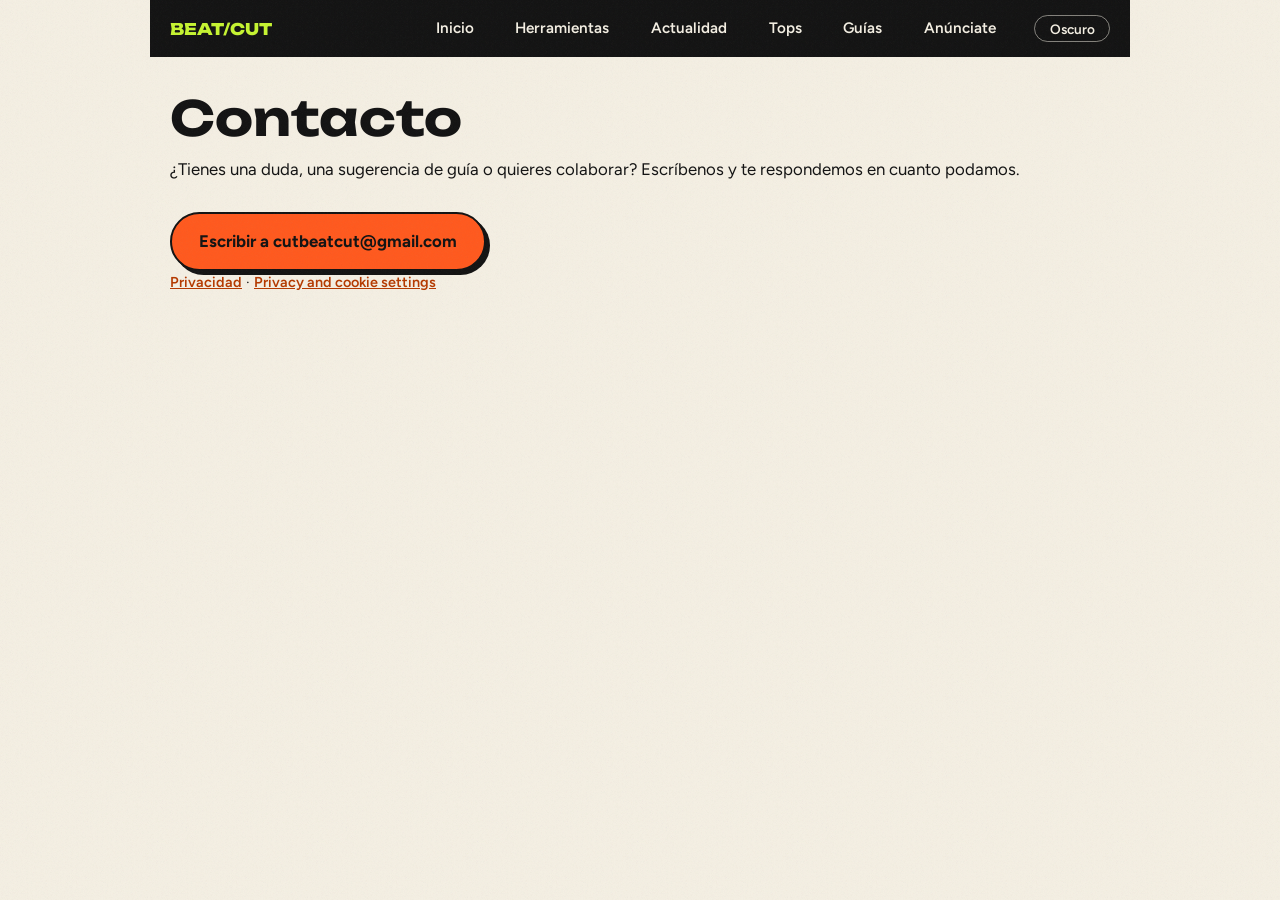
==== commit fe5e6e2c: "Add files via upload" ====
--- a/contacto.html
+++ b/contacto.html
@@ -7,29 +7,17 @@
 <link rel="preconnect" href="https://fonts.googleapis.com">
 <link rel="preconnect" href="https://fonts.gstatic.com" crossorigin>
 <link href="https://fonts.googleapis.com/css2?family=Unbounded:wght@600&family=Figtree:wght@400;600&display=swap" rel="stylesheet">
+<script src="theme.js"></script>
 <link rel="stylesheet" href="style.css">
 <script async src="https://pagead2.googlesyndication.com/pagead/js/adsbygoogle.js?client=ca-pub-1052385977026732" crossorigin="anonymous"></script>
 </head>
 <body>
 <div class="wrap">
-<nav class="top" aria-label="Principal"><a href="index.html">Inicio</a><a href="herramientas.html">Herramientas</a><a href="noticias.html">Actualidad</a><a href="tops.html">Tops</a><a href="guias.html">Guías</a><a href="publicidad.html">Anúnciate</a><button class="theme-toggle" onclick="toggleTheme()" type="button">🌙 Modo Claro/Oscuro</button></nav>
+<nav class="top" aria-label="Principal"><a href="index.html">Inicio</a><a href="herramientas.html">Herramientas</a><a href="noticias.html">Actualidad</a><a href="tops.html">Tops</a><a href="guias.html">Guías</a><a href="publicidad.html">Anúnciate</a><button class="theme-toggle" id="themeBtn" type="button">Oscuro</button></nav>
 <h1>Contacto</h1>
 <p>¿Tienes una duda, una sugerencia de guía o quieres colaborar? Escríbenos y te respondemos en cuanto podamos.</p>
 <a class="btn" href="mailto:cutbeatcut@gmail.com">Escribir a cutbeatcut@gmail.com</a>
 <p style="font-size:.9rem"><a href="privacidad.html">Privacidad</a> · <a href="#" onclick="try{googlefc.callbackQueue.push(googlefc.showRevocationMessage)}catch(e){}return false">Privacy and cookie settings</a></p>
 </div>
-<script>
-function toggleTheme() {
-  let theme = document.documentElement.getAttribute('data-theme');
-  if(theme === 'light') {
-    document.documentElement.removeAttribute('data-theme');
-    localStorage.setItem('theme', 'dark');
-  } else {
-    document.documentElement.setAttribute('data-theme', 'light');
-    localStorage.setItem('theme', 'light');
-  }
-}
-if(localStorage.getItem('theme') === 'light') document.documentElement.setAttribute('data-theme', 'light');
-</script>
 </body>
 </html>
--- a/style.css
+++ b/style.css
@@ -1,386 +1,72 @@
-/* =================================================================
-   BEATCUT - Modo Oscuro / Claro & Estilo Artístico
-   ================================================================= */
+:root{--bg:#f4efe3;--card:#fffdf6;--ink:#141414;--dark:#141414;--mute:#4f4a3f;--lime:#c6f432;--org:#ff5a1f;--sky:#8fd3ff;--line:#141414;--shd:#141414;--link:#b53a00;--field:#fff;--pbg:#141414;--pfg:#c6f432;color-scheme:light}
+:root[data-theme=dark]{--bg:#121212;--card:#1d1d1b;--ink:#f1ede2;--mute:#b8b2a3;--line:#4a4a44;--shd:#000;--link:#ff8a5c;--field:#2a2a27;--pbg:#c6f432;--pfg:#141414;color-scheme:dark}
+*{box-sizing:border-box;margin:0}
+html{scroll-behavior:smooth}
+body{background:var(--bg);color:var(--ink);font:400 1.05rem/1.65 Figtree,system-ui,sans-serif;min-height:100vh}
+body::after{content:"";position:fixed;inset:0;pointer-events:none;opacity:.05;z-index:50;background:url("data:image/svg+xml,%3Csvg xmlns='http://www.w3.org/2000/svg' width='160' height='160'%3E%3Cfilter id='n'%3E%3CfeTurbulence baseFrequency='.8' numOctaves='2'/%3E%3C/filter%3E%3Crect width='160' height='160' filter='url(%23n)'/%3E%3C/svg%3E")}
+a{color:var(--link);font-weight:600}:focus-visible{outline:3px solid var(--org);outline-offset:3px}
+.wrap{max-width:980px;margin:0 auto;padding:0 1.25rem}
+h1,h2,h3{font-family:Unbounded,Impact,sans-serif;line-height:1.12}
+h1{font-size:clamp(1.9rem,6vw,3rem);margin:2.2rem 0 .6rem}
+h2{display:inline-block;font-size:clamp(1.1rem,3.2vw,1.5rem);margin:3rem 0 1.3rem;background:var(--lime);color:var(--dark);padding:.25em .65em;border:2px solid var(--line);box-shadow:5px 5px 0 var(--shd)}
+h3{font-size:1.05rem;margin-bottom:.35rem}
+.lead,.date,.card p,.look ul,.guides p{color:var(--mute)}.date{font-size:.85rem;margin-bottom:1rem}
+nav.top{position:sticky;top:0;z-index:20;display:flex;align-items:center;gap:.3rem 1rem;padding:.7rem max(1.25rem,calc((100% - 980px)/2));background:var(--dark);overflow-x:auto;white-space:nowrap}
+.wrap>nav.top{margin:0 -1.25rem;padding:.7rem 1.25rem}
+nav.top::before{content:"BEAT/CUT";font:800 1rem Unbounded,sans-serif;margin-right:auto;color:var(--lime)}
+nav.top a{color:#f4efe3;text-decoration:none;font-weight:600;font-size:.95rem;padding:.3rem .8rem;border-radius:999px}
+nav.top a:hover,nav.top a[aria-current]{background:var(--lime);color:var(--dark)}
+.hero{color:var(--dark);overflow:hidden;padding:5rem 0 3.5rem;border-bottom:3px solid var(--line);background:linear-gradient(rgba(198,244,50,.82),rgba(198,244,50,.82)),url(img/hero.jpg) center/cover,var(--lime)}
+.hero h1{font-size:clamp(2.4rem,8.5vw,5rem);font-weight:800;max-width:12ch;margin:0}
+.hero p{max-width:52ch;margin-top:1.1rem;font-size:1.15rem;color:var(--dark)}
+.wave{display:flex;align-items:flex-end;gap:4px;height:90px;margin-top:2.2rem}
+.wave i{flex:1;background:var(--dark);border-radius:2px;height:20%;animation:beat 1.1s ease-in-out infinite;animation-delay:calc(var(--i)*-.07s)}
+.wave i:nth-child(5n){background:var(--org)}
+@keyframes beat{0%,100%{height:15%}30%{height:100%}60%{height:40%}}
+.cta,.btn{display:inline-block;margin-top:1.8rem;background:var(--org);color:var(--dark);font-weight:700;padding:.85rem 1.7rem;border:2px solid var(--line);border-radius:999px;text-decoration:none;box-shadow:4px 4px 0 var(--shd);transition:transform .15s,box-shadow .15s}
+.cta:hover,.btn:hover{transform:translate(-2px,-2px);box-shadow:6px 6px 0 var(--shd)}
+section{padding:.5rem 0}
+.chips{display:flex;flex-wrap:wrap;gap:.6rem;margin-bottom:1.3rem}
+.chips button,.tool button{font:inherit;font-weight:600;color:var(--ink);background:var(--card);border:2px solid var(--line);padding:.5rem 1.2rem;border-radius:999px;cursor:pointer;box-shadow:3px 3px 0 var(--shd)}
+.chips button[aria-pressed="true"]{background:var(--pbg);color:var(--pfg)}
+.look,.guides article,.card,.tool{background:var(--card);border:2px solid var(--line);border-radius:14px;box-shadow:6px 6px 0 var(--shd)}
+.look{padding:1.4rem 1.6rem}.look ul{padding-left:1.1rem}.look li{margin:.3rem 0}
+.guides{display:grid;gap:1.4rem}.guides article{padding:1.2rem 1.4rem}
+@media(min-width:720px){.guides{grid-template-columns:1.4fr 1fr}.guides article:first-child{grid-row:span 2}}
+.card{position:relative;overflow:hidden;margin:0 6px 1.4rem 0;padding:1.1rem 1.4rem 1.1rem 190px;min-height:130px;transition:transform .15s,box-shadow .15s}
+.card:hover{transform:translate(-2px,-2px);box-shadow:8px 8px 0 var(--shd)}
+.card::before{content:"";position:absolute;inset:0 auto 0 0;width:160px;border-right:2px solid var(--line);background:var(--img,none) center/cover,radial-gradient(circle at 30% 30%,rgba(255,255,255,.55) 0 18%,transparent 19%),var(--c,var(--lime))}
+.card:nth-of-type(3n+2){--c:var(--org)}.card:nth-of-type(3n){--c:var(--sky)}
+.src{font-size:.85rem}
+@media(max-width:600px){.card{padding:0}.card::before{position:static;display:block;width:auto;height:110px;border:0;border-bottom:2px solid var(--line)}.card>*{margin:1rem 1.2rem}}
+table{width:100%;border-collapse:collapse;background:var(--card);border:2px solid var(--line)}
+th,td{text-align:left;padding:.65rem 1rem;border-bottom:2px solid var(--line)}th{background:var(--lime);color:var(--dark)}
+.tool{padding:1.4rem 1.6rem;margin-bottom:1.4rem}
+.tool label{display:inline-block;margin:0 1rem .8rem 0;font-weight:600}
+.tool input,.tool select{font:inherit;padding:.4rem .6rem;border:2px solid var(--line);border-radius:8px;background:var(--field);color:var(--ink);width:6.5rem}
+.tool .out{margin-top:.8rem;font-weight:600}
+.sponsor{display:block;border:2px dashed var(--line);border-radius:14px;padding:1rem;text-align:center;color:var(--mute);text-decoration:none;margin:2rem 0}
+.sponsor:hover{background:var(--lime);color:var(--dark)}
+.ad{display:none!important}/* ANUNCIOS OCULTOS: borra esta línea tras la aprobación de AdSense */
+footer{border-top:3px solid var(--line);margin-top:4rem;padding:2rem 0;color:var(--mute);font-size:.9rem}
+@media(prefers-reduced-motion:reduce){*{animation:none!important;transition:none!important}.wave i{height:calc(20% + var(--i)*2%)}}
+.tool{overflow-x:auto}.tool table{min-width:520px;margin-top:.8rem}
+.c-ok,.c-mid,.c-no{display:inline-block;padding:.1rem .7rem;border:2px solid var(--line);border-radius:999px;font-size:.85rem;font-weight:600}.c-ok,.c-mid,.c-no{color:var(--dark)}.c-ok{background:var(--lime)}.c-mid{background:var(--sky)}.c-no{background:#ffb4a0}
 
-:root {
-  /* Modo Oscuro por defecto */
-  --bg-color: #0d0d0e;
-  --bg-secondary: #161618;
-  --text-main: #f0f0f0;
-  --text-muted: #a0a0a5;
-  --accent-neon: #c6f432;
-  --accent-glow: rgba(198, 244, 50, 0.25);
-  --card-bg: #1a1a1e;
-  --border-color: #2e2e34;
-  --input-bg: #121214;
-  --shadow-elevation: 0 4px 20px rgba(0, 0, 0, 0.5);
-  --shadow-hover: 0 6px 25px rgba(198, 244, 50, 0.15);
-  --transition: all 0.25s cubic-bezier(0.16, 1, 0.3, 1);
-}
+/* Portal: tarjetas de sección */
+.tiles{display:grid;gap:1.4rem;grid-template-columns:repeat(auto-fit,minmax(240px,1fr));margin:0 6px 1rem 0}
+.tile{display:block;background:var(--card);border:2px solid var(--line);border-top:10px solid var(--lime);border-radius:14px;box-shadow:6px 6px 0 var(--shd);padding:1.1rem 1.3rem;color:var(--ink);text-decoration:none;font-weight:400;transition:transform .15s,box-shadow .15s}
+.tile:hover{transform:translate(-2px,-2px);box-shadow:8px 8px 0 var(--shd)}
+.tile:nth-child(3n+2){border-top-color:var(--org)}.tile:nth-child(3n){border-top-color:var(--sky)}
+.tile h3{margin-bottom:.4rem}.tile p{color:var(--mute)}.tile b{display:inline-block;margin-top:.6rem;color:var(--link)}
+.cta.alt{background:var(--card);color:var(--ink);margin-left:.6rem}
+.kicker{font:600 .8rem Figtree,sans-serif;letter-spacing:.12em;text-transform:uppercase;margin-bottom:.8rem}
 
-/* Variables para el Modo Claro */
-[data-theme="light"] {
-  --bg-color: #faf8f5;
-  --bg-secondary: #f4efe3;
-  --text-main: #141414;
-  --text-muted: #555555;
-  --accent-neon: #c6f432;
-  --accent-glow: rgba(198, 244, 50, 0.4);
-  --card-bg: #fffdf6;
-  --border-color: #141414;
-  --input-bg: #ffffff;
-  --shadow-elevation: 4px 4px 0px #141414;
-  --shadow-hover: 6px 6px 0px #141414;
-}
+/* Noticias: mismas tarjetas que Inicio */
+.tile .src{margin-top:.7rem}
+.tile .src a{color:var(--link)}
+h2+.tiles{margin-top:0}
 
-*, *::before, *::after {
-  box-sizing: border-box;
-}
-
-body {
-  margin: 0;
-  padding: 0;
-  font-family: 'Figtree', sans-serif, system-ui;
-  background-color: var(--bg-color);
-  color: var(--text-main);
-  line-height: 1.6;
-  transition: background-color 0.3s ease, color 0.3s ease;
-  background-image: 
-    radial-gradient(circle at 50% 0%, var(--accent-glow) 0%, transparent 50%),
-    radial-gradient(circle at 85% 30%, rgba(255, 255, 255, 0.02) 0%, transparent 40%);
-  background-attachment: fixed;
-}
-
-.wrap {
-  max-width: 1100px;
-  margin: 0 auto;
-  padding: 2rem 1.5rem;
-}
-
-/* --- Navegación Principal & Toggle --- */
-nav.top {
-  display: flex;
-  flex-wrap: wrap;
-  gap: 0.75rem 1.25rem;
-  margin-bottom: 2.5rem;
-  padding-bottom: 1rem;
-  border-bottom: 1px solid var(--border-color);
-  align-items: center;
-}
-
-nav.top a {
-  text-decoration: none;
-  font-weight: 600;
-  color: var(--text-main);
-  padding: 0.35rem 0.75rem;
-  border-radius: 6px;
-  transition: var(--transition);
-}
-
-nav.top a:hover, nav.top a[aria-current="page"] {
-  background-color: var(--accent-neon);
-  color: #141414;
-  transform: translateY(-1px);
-}
-
-/* Botón Modo Oscuro / Claro */
-.theme-toggle {
-  margin-left: auto;
-  background: var(--card-bg);
-  color: var(--text-main);
-  border: 1px solid var(--border-color);
-  padding: 0.4rem 0.8rem;
-  border-radius: 20px;
-  cursor: pointer;
-  font-size: 0.85rem;
-  font-family: 'Figtree', sans-serif;
-  font-weight: 600;
-  display: flex;
-  align-items: center;
-  gap: 0.4rem;
-  transition: var(--transition);
-}
-
-.theme-toggle:hover {
-  border-color: var(--accent-neon);
-  color: var(--accent-neon);
-}
-
-/* --- Título Especial BEATCUT --- */
-.hero-brand {
-  font-family: 'Unbounded', sans-serif;
-  font-size: clamp(3rem, 8vw, 5.5rem);
-  font-weight: 800;
-  letter-spacing: -0.03em;
-  margin: 0.5rem 0;
-  line-height: 1;
-  text-transform: uppercase;
-  color: var(--text-main);
-  position: relative;
-  display: inline-block;
-  background: linear-gradient(135deg, #ffffff 0%, var(--accent-neon) 100%);
-  -webkit-background-clip: text;
-  -webkit-text-fill-color: transparent;
-  text-shadow: 0 0 30px rgba(198, 244, 50, 0.2);
-}
-
-/* Pulso Neón sutil al pasar el ratón */
-.hero-brand:hover {
-  animation: neonPulse 1.5s infinite alternate ease-in-out;
-}
-
-@keyframes neonPulse {
-  0% {
-    filter: drop-shadow(0 0 5px rgba(198, 244, 50, 0.3));
-  }
-  100% {
-    filter: drop-shadow(0 0 20px rgba(198, 244, 50, 0.7));
-  }
-}
-
-/* --- Tipografía General --- */
-h1, h2, h3, h4 {
-  font-family: 'Unbounded', sans-serif;
-  color: var(--text-main);
-  letter-spacing: -0.02em;
-}
-
-h2 {
-  font-size: clamp(1.4rem, 2.5vw, 1.8rem);
-  margin-top: 2.5rem;
-  margin-bottom: 1rem;
-}
-
-p.lead, .kicker {
-  font-size: 1.1rem;
-  color: var(--text-muted);
-}
-
-.kicker {
-  font-family: 'Unbounded', sans-serif;
-  font-size: 0.85rem;
-  text-transform: uppercase;
-  letter-spacing: 0.08em;
-  color: var(--accent-neon);
-}
-
-/* --- Hero Section --- */
-header.hero {
-  padding: 3.5rem 2rem;
-  border: 1px solid var(--border-color);
-  border-radius: 20px;
-  background: var(--card-bg);
-  box-shadow: var(--shadow-elevation);
-  margin-bottom: 3rem;
-  position: relative;
-  overflow: hidden;
-}
-
-/* Onda gráfica estilizada */
-.wave {
-  display: flex;
-  align-items: flex-end;
-  gap: 5px;
-  height: 45px;
-  margin: 2rem 0;
-}
-
-.wave i {
-  flex: 1;
-  background: var(--accent-neon);
-  height: calc(20% + sin(var(--i) * 0.3) * 50%);
-  min-width: 3px;
-  border-radius: 3px;
-  opacity: 0.85;
-  animation: audioWave 1.8s infinite ease-in-out alternate;
-  animation-delay: calc(var(--i) * 0.04s);
-}
-
-@keyframes audioWave {
-  0% { height: 15%; opacity: 0.3; }
-  100% { height: 95%; opacity: 1; box-shadow: 0 0 10px var(--accent-neon); }
-}
-
-/* --- Botones --- */
-.cta, .btn, button:not(.mini) {
-  display: inline-block;
-  background-color: var(--accent-neon);
-  color: #141414;
-  font-family: 'Unbounded', sans-serif;
-  font-weight: 600;
-  padding: 0.8rem 1.6rem;
-  border: 1px solid var(--accent-neon);
-  border-radius: 10px;
-  text-decoration: none;
-  transition: var(--transition);
-  cursor: pointer;
-  margin-right: 0.75rem;
-  margin-top: 0.5rem;
-}
-
-.cta:hover, .btn:hover, button:not(.mini):hover {
-  transform: translateY(-2px);
-  box-shadow: 0 0 15px var(--accent-glow);
-  background-color: #d2ff38;
-}
-
-.cta.alt {
-  background-color: transparent;
-  color: var(--text-main);
-  border-color: var(--border-color);
-}
-
-.cta.alt:hover {
-  border-color: var(--text-main);
-  background-color: rgba(255, 255, 255, 0.05);
-}
-
-/* --- Tarjetas (Tiles / Cards) --- */
-.tiles {
-  display: grid;
-  grid-template-columns: repeat(auto-fit, minmax(260px, 1fr));
-  gap: 1.5rem;
-  margin: 1.5rem 0 2.5rem 0;
-}
-
-.tile, .card {
-  background: var(--card-bg);
-  border: 1px solid var(--border-color);
-  border-radius: 16px;
-  padding: 1.5rem;
-  box-shadow: var(--shadow-elevation);
-  transition: var(--transition);
-  text-decoration: none;
-  color: inherit;
-  display: flex;
-  flex-direction: column;
-}
-
-.tile:hover, .card:hover {
-  transform: translateY(-4px);
-  border-color: var(--accent-neon);
-  box-shadow: var(--shadow-hover);
-}
-
-.tile h3, .card h3 {
-  margin-top: 0;
-  font-size: 1.2rem;
-}
-
-.tile b {
-  margin-top: auto;
-  font-family: 'Unbounded', sans-serif;
-  font-size: 0.85rem;
-  color: var(--accent-neon);
-}
-
-/* --- Chips de categorías --- */
-.chips {
-  display: flex;
-  flex-wrap: wrap;
-  gap: 0.5rem;
-  margin: 1rem 0 1.5rem 0;
-}
-
-.chips button {
-  background: var(--card-bg);
-  border: 1px solid var(--border-color);
-  color: var(--text-main);
-  padding: 0.4rem 1.1rem;
-  border-radius: 20px;
-  font-family: 'Figtree', sans-serif;
-  font-weight: 600;
-  cursor: pointer;
-  transition: var(--transition);
-}
-
-.chips button[aria-pressed="true"], .chips button:hover {
-  background-color: var(--accent-neon);
-  color: #141414;
-  border-color: var(--accent-neon);
-}
-
-/* --- Herramientas & Tablas --- */
-.tool {
-  background: var(--card-bg);
-  border: 1px solid var(--border-color);
-  border-radius: 16px;
-  padding: 2rem;
-  box-shadow: var(--shadow-elevation);
-  margin: 2rem 0;
-}
-
-.tool input, .tool select, .tool textarea {
-  background: var(--input-bg);
-  color: var(--text-main);
-  border: 1px solid var(--border-color);
-  border-radius: 8px;
-  padding: 0.65rem;
-  font-family: 'Figtree', sans-serif;
-  transition: var(--transition);
-}
-
-.tool input:focus, .tool select:focus, .tool textarea:focus {
-  outline: none;
-  border-color: var(--accent-neon);
-  box-shadow: 0 0 10px var(--accent-glow);
-}
-
-.table-wrap {
-  border: 1px solid var(--border-color);
-  border-radius: 10px;
-  overflow-x: auto;
-  margin: 1rem 0;
-  background: var(--input-bg);
-}
-
-.tool table th {
-  background-color: var(--bg-secondary);
-  color: var(--text-main);
-  font-family: 'Unbounded', sans-serif;
-  font-size: 0.8rem;
-  border-bottom: 1px solid var(--border-color);
-}
-
-.tool th, .tool td {
-  padding: 0.75rem;
-  border-bottom: 1px solid var(--border-color);
-}
-
-/* Dropzone */
-.drop {
-  border: 2px dashed var(--border-color);
-  border-radius: 12px;
-  padding: 2rem 1rem;
-  text-align: center;
-  background: var(--input-bg);
-  margin: 1rem 0;
-  cursor: pointer;
-  transition: var(--transition);
-}
-
-.drop.on, .drop:hover {
-  background: var(--bg-secondary);
-  border-color: var(--accent-neon);
-}
-
-/* Badges de compatibilidad */
-.c-ok { background: rgba(40, 167, 69, 0.2); color: #5dd879; padding: 0.2rem 0.5rem; border-radius: 4px; border: 1px solid rgba(40, 167, 69, 0.4); }
-.c-mid { background: rgba(255, 193, 7, 0.2); color: #ffda6a; padding: 0.2rem 0.5rem; border-radius: 4px; border: 1px solid rgba(255, 193, 7, 0.4); }
-.c-no { background: rgba(220, 53, 69, 0.2); color: #f87171; padding: 0.2rem 0.5rem; border-radius: 4px; border: 1px solid rgba(220, 53, 69, 0.4); }
-
-/* --- Footer --- */
-footer {
-  margin-top: 4rem;
-  padding-top: 1.5rem;
-  border-top: 1px solid var(--border-color);
-  text-align: center;
-  font-size: 0.9rem;
-  color: var(--text-muted);
-  margin-bottom: 2rem;
-}
-
-footer a {
-  color: var(--text-main);
-  text-decoration: underline;
-}
+/* Botón de tema */
+.theme-toggle{margin-left:.6rem;flex:none;background:none;border:1px solid rgba(244,239,227,.5);border-radius:999px;color:#f4efe3;font:600 .85rem Figtree,system-ui,sans-serif;padding:.3rem .9rem;cursor:pointer;transition:background .2s,color .2s,border-color .2s}
+.theme-toggle:hover{background:var(--lime);border-color:var(--lime);color:var(--dark)}
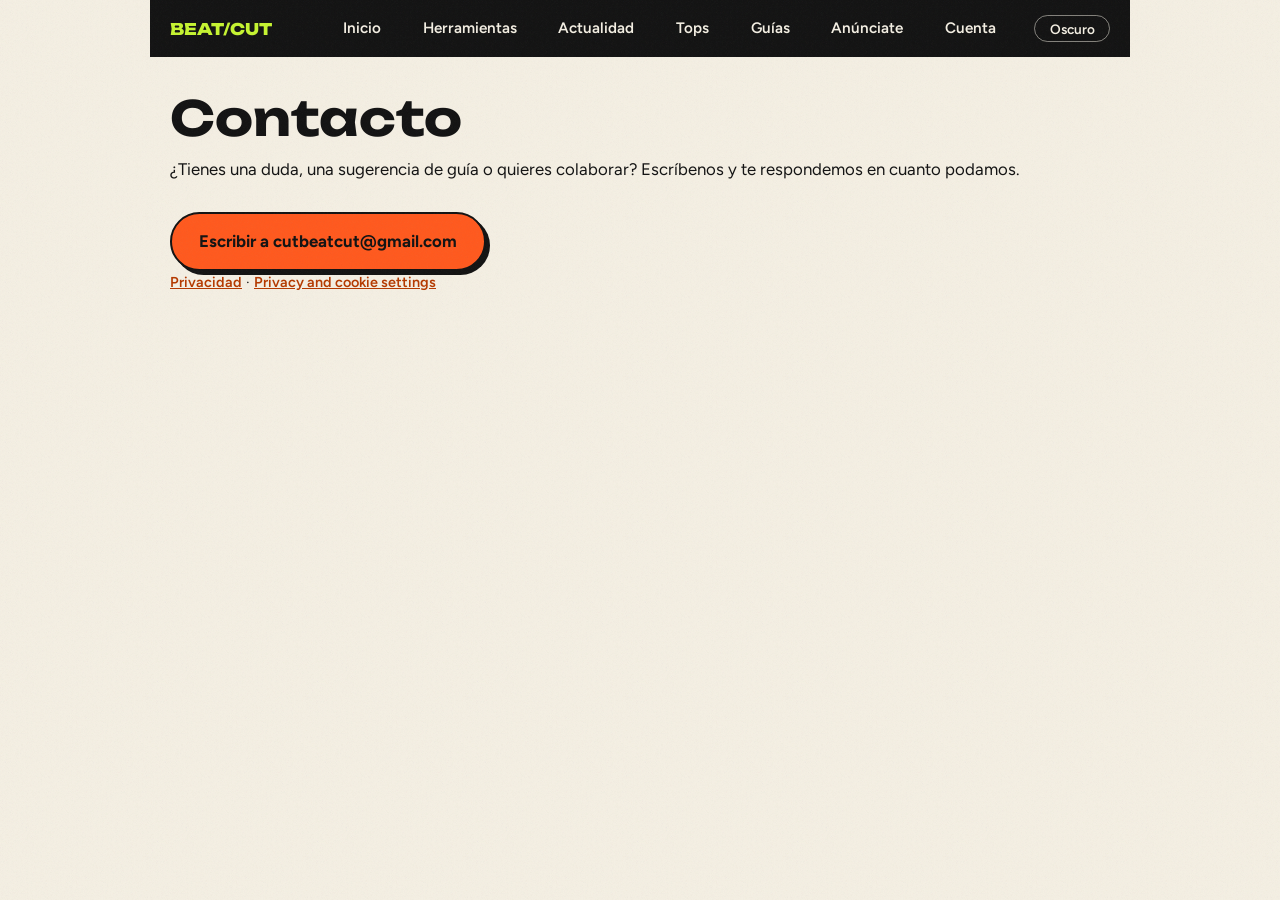
==== commit fa2afd54: "Add files via upload" ====
--- a/contacto.html
+++ b/contacto.html
@@ -13,7 +13,7 @@
 </head>
 <body>
 <div class="wrap">
-<nav class="top" aria-label="Principal"><a href="index.html">Inicio</a><a href="herramientas.html">Herramientas</a><a href="noticias.html">Actualidad</a><a href="tops.html">Tops</a><a href="guias.html">Guías</a><a href="publicidad.html">Anúnciate</a><button class="theme-toggle" id="themeBtn" type="button">Oscuro</button></nav>
+<nav class="top" aria-label="Principal"><a href="index.html">Inicio</a><a href="herramientas.html">Herramientas</a><a href="noticias.html">Actualidad</a><a href="tops.html">Tops</a><a href="guias.html">Guías</a><a href="publicidad.html">Anúnciate</a><a href="cuenta.html">Cuenta</a><button class="theme-toggle" id="themeBtn" type="button">Oscuro</button></nav>
 <h1>Contacto</h1>
 <p>¿Tienes una duda, una sugerencia de guía o quieres colaborar? Escríbenos y te respondemos en cuanto podamos.</p>
 <a class="btn" href="mailto:cutbeatcut@gmail.com">Escribir a cutbeatcut@gmail.com</a>
--- a/style.css
+++ b/style.css
@@ -70,3 +70,20 @@
 /* Botón de tema */
 .theme-toggle{margin-left:.6rem;flex:none;background:none;border:1px solid rgba(244,239,227,.5);border-radius:999px;color:#f4efe3;font:600 .85rem Figtree,system-ui,sans-serif;padding:.3rem .9rem;cursor:pointer;transition:background .2s,color .2s,border-color .2s}
 .theme-toggle:hover{background:var(--lime);border-color:var(--lime);color:var(--dark)}
+
+/* Cuenta / acceso */
+.auth-box{max-width:460px;background:var(--card);border:2px solid var(--line);border-radius:14px;box-shadow:6px 6px 0 var(--shd);padding:1.4rem 1.6rem;margin:1.4rem 6px 1.4rem 0}
+.auth-box[hidden],.field[hidden],.check[hidden],.linkbtn[hidden]{display:none}
+.field{display:block;font-weight:600;margin-bottom:.9rem}
+.field input{display:block;width:100%;margin-top:.3rem;font:inherit;padding:.6rem .7rem;border:2px solid var(--line);border-radius:8px;background:var(--field);color:var(--ink)}
+.check{display:block;font-size:.9rem;margin-bottom:.9rem}
+.auth-box .btn{margin-top:.4rem;cursor:pointer;font:inherit;font-weight:700}
+.linkbtn{display:block;margin-top:.9rem;background:none;border:0;padding:0;font:inherit;font-size:.9rem;font-weight:600;color:var(--link);text-decoration:underline;cursor:pointer}
+.or{display:flex;align-items:center;gap:.8rem;margin:1.4rem 0 1rem;font-size:.85rem;color:var(--mute)}
+.or::before,.or::after{content:"";flex:1;border-top:1px solid var(--line)}
+.social{display:grid;gap:.6rem}
+.social button{font:inherit;font-weight:600;color:var(--ink);background:var(--card);border:2px solid var(--line);border-radius:999px;padding:.6rem 1rem;cursor:pointer;box-shadow:3px 3px 0 var(--shd)}
+.social button:hover{background:var(--lime);color:var(--dark)}
+.auth-box button:disabled{opacity:.5;cursor:not-allowed}
+.auth-msg{max-width:460px;font-weight:600;color:#c0392b}
+.auth-msg[data-ok="1"]{color:var(--link)}
